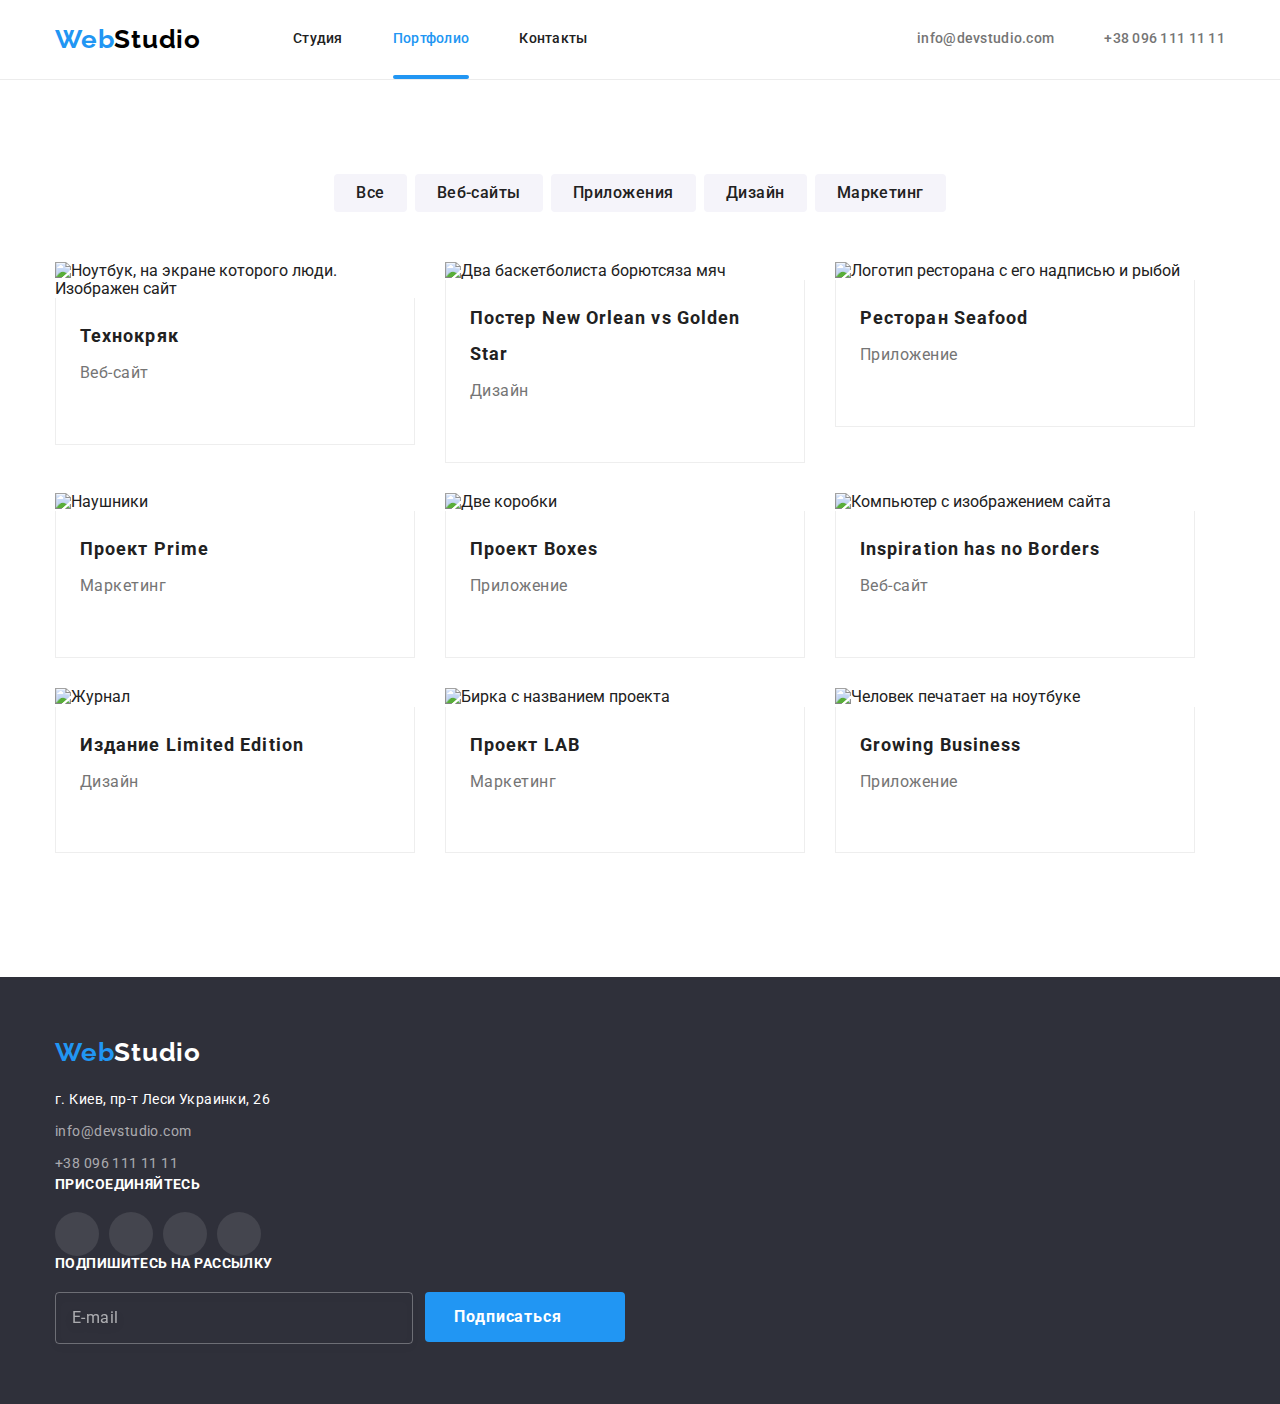
==== portfolio.html @ 6e2587df "delete images" ====
<!DOCTYPE html>
<html lang="en">
<head>
    <meta charset="UTF-8">
    <meta http-equiv="X-UA-Compatible" content="IE=edge">
    <meta name="viewport" content="width=device-width, initial-scale=1.0">
    <link href="https://fonts.googleapis.com/css2?family=Raleway:wght@700&family=Roboto:wght@400;500;700;900&display=swap"
        rel="stylesheet">
    <link rel="stylesheet" href="https://cdnjs.cloudflare.com/ajax/libs/modern-normalize/1.1.0/modern-normalize.min.css">
    <link rel="stylesheet" href="./css/main.min.css" />
    <title>Портфолио</title>
</head>
<body>
    <!--Шапка страницы-->
        <header class="header-portfolio">
            <div class="container header__container">
                <nav class="site-nav">
                    <a href="./index.html" class="logo header__logo">Web<span class="logo-studio-black">Studio</span></a>
                    <!--Меню-->
                    <ul class="list site-nav site-nav-list">
                        <li class="item"><a href="./index.html" class="menu header__link studio-link">Студия</a></li>
                        <li class="item"><a href="./portfolio.html" class="menu header__link portfolio-link current">Портфолио</a></li>
                        <li class="item"><a href="" class="menu header__link">Контакты</a></li>
                    </ul>
                </nav>
                <button type="button" class="mobile-menu-button" data-menu-open>
                    <svg class="mobile-menu-icon" width="24" height="16">
                        <use href="./images/icons.svg#icon-menu-burger">
                        </use>
                    </svg>
                </button>
                <!--Контакты-->
                <ul class="list header__contact-list">
                    <li class="item">
                        <a href="mailto:info@devstudio.com" class="header__link header__contact-link">
                            <svg class="header__contact-icon" width="16" height="12">
                                <use href="./images/icons.svg#icon-envelope"></use>
                            </svg>
                            info@devstudio.com</a>
                    </li>
                    <li class="item">
                        <a href="tel:+380961111111" class="header__link header__contact-link">
                            <svg class="header__contact-icon" width="10" height="16">
                                <use href="./images/icons.svg#icon-smartphone"></use>
                            </svg>
                            +38 096 111 11 11</a>
                    </li>
                </ul>
            </div>
        
            <div class="mobile-menu" data-menu>
                <div class="container mobile-menu__container">
                    <button class="mobile-menu__close-button" data-menu-close>
                        <svg class="mobile-menu__close-icon" width="18" height="18">
                            <use href="./images/icons.svg#icon-close_24px"></use>
                        </svg>
                    </button>
                    <ul class="mobile-menu__nav list">
                        <li class="mobile-menu__nav-item">
                            <a href="./index.html" class="mobile-menu__link mobile-menu__nav-link">Студия</a>
                        </li>
                        <li class="mobile-menu__nav-item">
                            <a href="./portfolio.html" class="mobile-menu__link mobile-menu__nav-link">Портфолио</a>
                        </li>
                        <li class="mobile-menu__nav-item">
                            <a href="" class="mobile-menu__link mobile-menu__nav-link">Контакты</a>
                        </li>
                    </ul>
                    <ul class="list mobile-menu__contact-list">
                        <li class="item"><a href="tel:+380961111111" class="mobile-menu__link mobile-menu__tel-link">+38 096 111
                                11 11</a></li>
                        <li class="item"><a href="mailto:info@devstudio.com"
                                class="mobile-menu__link mobile-menu__mail-link">info@devstudio.com</a></li>
                    </ul>
                    <ul class="list mobile-menu__social-list">
                        <li class="item"><a href="" class="mobile-menu__link">Instagram</a><span
                                class="mobile-menu__social-separator"></span></li>
                        <li class="item"><a href="" class="mobile-menu__link">Twitter</a><span
                                class="mobile-menu__social-separator"></span></li>
                        <li class="item"><a href="" class="mobile-menu__link">Facebook</a><span
                                class="mobile-menu__social-separator"></span></li>
                        <li class="item"><a href="" class="mobile-menu__link">LinkedIn</a></li>
                    </ul>
                </div>
        </header>
    <main>
        <section class="section">
        <h1 class="visually-hidden">Портфолио</h1>
        <!--Навигация по проектам-->
        <div class="container">
        <ul class="list filter__list">
            <li class="item">
                <button type="button" class="filter__button">Все</button>
            </li>
            <li class="item">
                <button type="button" class="filter__button">Веб-сайты</button>
            </li>
            <li class="item">
                <button type="button" class="filter__button">Приложения</button>
            </li>
            <li class="item">
                <button type="button" class="filter__button">Дизайн</button>
            </li>
            <li class="item">
                <button type="button" class="filter__button">Маркетинг</button>
            </li>
        </ul>
        <!--Примеры работ-->
        <ul class="list work__list">
            <li class="work__card">
                <a href="" class="work__link">
                <div class="work__img-wrapper">
                <picture>
                    <source srcset="./images/portfolio/img_1-desktop.webp 1x, ./images/portfolio/img_1-desktop@2x.webp 2x"
                        media="(min-width: 1200px)" type="image/webp">
                    <source srcset="./images/portfolio/img_1-desktop.jpg 1x, ./images/portfolio/img_1-desktop@2x.jpg 2x"
                        media="(min-width: 1200px)">
                
                    <source srcset="./images/portfolio/img_1-tablet.webp 1x, ./images/portfolio/img_1-tablet@2x.webp 2x"
                        media="(min-width: 768px)" type="image/webp">
                    <source srcset="./images/portfolio/img_1-tablet.jpg 1x, ./images/portfolio/img_1-tablet@2x.jpg 2x"
                        media="(min-width: 768px)">
                
                    <source srcset="./images/portfolio/img_1-mobile.webp 1x, ./images/portfolio/img_1-mobile@2x.webp 2x"
                        media="(max-width: 767px)" type="image/webp">
                    <source srcset="./images/portfolio/img_1-mobile.jpg 1x, ./images/portfolio/img_1-mobile@2x.jpg 2x"
                        media="(max-width: 767px)">
                    <img src="./images/portfolio/img_1-mobile.jpg" alt="Ноутбук, на экране которого люди. Изображен сайт">
                </picture>
                <p class="work__overlay">Ресурс предлагает комплексные предложения с разным уровнем функционала и сервисов. Все это позволит посетителю получить
                исчерпывающие сведения о компании или частном лице.</p>
                </div>
                <div class="work__content-wrapper">
                <h2 class="work__name">Технокряк</h2>
                <p class="work__type">Веб-сайт</p>
                </div>
                </a>
            </li>
            <li class="work__card">
                <a href="" class="work__link">
                <div class="work__img-wrapper">
                    <picture>
                    <source srcset="./images/portfolio/img_2-desktop.webp 1x, ./images/portfolio/img_2-desktop@2x.webp 2x"
                        media="(min-width: 1200px)" type="image/webp">
                    <source srcset="./images/portfolio/img_2-desktop.jpg 1x, ./images/portfolio/img_2-desktop@2x.jpg 2x"
                        media="(min-width: 1200px)">
                    
                    <source srcset="./images/portfolio/img_2-tablet.webp 1x, ./images/portfolio/img_2-tablet@2x.webp 2x"
                        media="(min-width: 768px)" type="image/webp">
                    <source srcset="./images/portfolio/img_2-tablet.jpg 1x, ./images/portfolio/img_2-tablet@2x.jpg 2x"
                        media="(min-width: 768px)">
                    
                    <source srcset="./images/portfolio/img_2-mobile.webp 1x, ./images/portfolio/img_2-mobile@2x.webp 2x"
                        media="(max-width: 767px)" type="image/webp">
                    <source srcset="./images/portfolio/img_2-mobile.jpg 1x, ./images/portfolio/img_2-mobile@2x.jpg 2x"
                        media="(max-width: 767px)">
                    <img src="./images/portfolio/img_2-mobile.jpg" alt="Два баскетболиста борютсяза мяч">
                    </picture>
                <p class="work__overlay">Ресурс предлагает комплексные предложения с разным уровнем функционала и сервисов. Все это
                    позволит посетителю получить
                    исчерпывающие сведения о компании или частном лице.</p>
                    </div>
                <div class="work__content-wrapper">
                <h2 class="work__name">Постер <span lang="en">New Orlean vs Golden Star</span></h2>
                <p class="work__type">Дизайн</p>
                </div>
                </a>
            </li>
            <li class="work__card">
                <a href="" class="work__link">
                <div class="work__img-wrapper">
                    <picture>
                    <source srcset="./images/portfolio/img_3-desktop.webp 1x, ./images/portfolio/img_3-desktop@2x.webp 2x"
                        media="(min-width: 1200px)" type="image/webp">
                    <source srcset="./images/portfolio/img_3-desktop.jpg 1x, ./images/portfolio/img_3-desktop@2x.jpg 2x"
                        media="(min-width: 1200px)">
                    
                    <source srcset="./images/portfolio/img_3-tablet.webp 1x, ./images/portfolio/img_3-tablet@2x.webp 2x"
                        media="(min-width: 768px)" type="image/webp">
                    <source srcset="./images/portfolio/img_3-tablet.jpg 1x, ./images/portfolio/img_3-tablet@2x.jpg 2x"
                        media="(min-width: 768px)">
                    
                    <source srcset="./images/portfolio/img_3-mobile.webp 1x, ./images/portfolio/img_3-mobile@2x.webp 2x"
                        media="(max-width: 767px)" type="image/webp">
                    <source srcset="./images/portfolio/img_3-mobile.jpg 1x, ./images/portfolio/img_3-mobile@2x.jpg 2x"
                        media="(max-width: 767px)">
                    <img src="./images/portfolio/img_3-mobile.jpg" alt="Логотип ресторана с его надписью и рыбой">
                <p class="work__overlay">Ресурс предлагает комплексные предложения с разным уровнем функционала и сервисов. Все это позволит посетителю получить
                исчерпывающие сведения о компании или частном лице.</p>
                </div>
                <div class="work__content-wrapper">
                <h2 class="work__name">Ресторан <span lang="en">Seafood</span></h2>
                <p class="work__type">Приложение</p>
                </div>
                </a>
            </li>
            <li class="work__card">
                <a href="" class="work__link">
                <div class="work__img-wrapper">
                    <picture>
                    <source srcset="./images/portfolio/img_4-desktop.webp 1x, ./images/portfolio/img_4-desktop@2x.webp 2x"
                        media="(min-width: 1200px)" type="image/webp">
                    <source srcset="./images/portfolio/img_4-desktop.jpg 1x, ./images/portfolio/img_4-desktop@2x.jpg 2x"
                        media="(min-width: 1200px)">
                    
                    <source srcset="./images/portfolio/img_4-tablet.webp 1x, ./images/portfolio/img_4-tablet@2x.webp 2x"
                        media="(min-width: 768px)" type="image/webp">
                    <source srcset="./images/portfolio/img_4-tablet.jpg 1x, ./images/portfolio/img_4-tablet@2x.jpg 2x"
                        media="(min-width: 768px)">
                    
                    <source srcset="./images/portfolio/img_4-mobile.webp 1x, ./images/portfolio/img_4-mobile@2x.webp 2x"
                        media="(max-width: 767px)" type="image/webp">
                    <source srcset="./images/portfolio/img_4-mobile.jpg 1x, ./images/portfolio/img_4-mobile@2x.jpg 2x"
                        media="(max-width: 767px)">
                    <img src="./images/portfolio/img_4-mobile.jpg" alt="Наушники">
  
                  <p class="work__overlay">Ресурс предлагает комплексные предложения с разным уровнем функционала и сервисов. Все это позволит посетителю получить
                исчерпывающие сведения о компании или частном лице.</p>
                </div>
                <div class="work__content-wrapper">
                <h2 class="work__name">Проект <span lang="en">Prime</span></h2>
                <p class="work__type">Маркетинг</p>
                </div>
                </a>
            </li>
            <li class="work__card">
                <a href="" class="work__link">
                <div class="work__img-wrapper">
                    <picture>
                    <source srcset="./images/portfolio/img_5-desktop.webp 1x, ./images/portfolio/img_5-desktop@2x.webp 2x"
                        media="(min-width: 1200px)" type="image/webp">
                    <source srcset="./images/portfolio/img_5-desktop.jpg 1x, ./images/portfolio/img_5-desktop@2x.jpg 2x"
                        media="(min-width: 1200px)">
                    
                    <source srcset="./images/portfolio/img_5-tablet.webp 1x, ./images/portfolio/img_5-tablet@2x.webp 2x"
                        media="(min-width: 768px)" type="image/webp">
                    <source srcset="./images/portfolio/img_5-tablet.jpg 1x, ./images/portfolio/img_5-tablet@2x.jpg 2x"
                        media="(min-width: 768px)">
                    
                    <source srcset="./images/portfolio/img_5-mobile.webp 1x, ./images/portfolio/img_5-mobile@2x.webp 2x"
                        media="(max-width: 767px)" type="image/webp">
                    <source srcset="./images/portfolio/img_5-mobile.jpg 1x, ./images/portfolio/img_5-mobile@2x.jpg 2x"
                        media="(max-width: 767px)">
                    <img src="./images/portfolio/img_5-mobile.jpg" alt="Две коробки">
                
                <p class="work__overlay">Ресурс предлагает комплексные предложения с разным уровнем функционала и сервисов. Все это позволит посетителю получить
                исчерпывающие сведения о компании или частном лице.</p>
                </div>
                <div class="work__content-wrapper">
                <h2 class="work__name">Проект <span lang="en">Boxes</span></h2>
                <p class="work__type">Приложение</p>
                </div>
                </a>
            </li>
            <li class="work__card">
                <a href="" class="work__link">
                    <div class="work__img-wrapper">
                        <picture>
                    <source srcset="./images/portfolio/img_6-desktop.webp 1x, ./images/portfolio/img_6-desktop@2x.webp 2x"
                        media="(min-width: 1200px)" type="image/webp">
                    <source srcset="./images/portfolio/img_6-desktop.jpg 1x, ./images/portfolio/img_6-desktop@2x.jpg 2x"
                        media="(min-width: 1200px)">
                    
                    <source srcset="./images/portfolio/img_6-tablet.webp 1x, ./images/portfolio/img_6-tablet@2x.webp 2x"
                        media="(min-width: 768px)" type="image/webp">
                    <source srcset="./images/portfolio/img_6-tablet.jpg 1x, ./images/portfolio/img_6-tablet@2x.jpg 2x"
                        media="(min-width: 768px)">
                    
                    <source srcset="./images/portfolio/img_6-mobile.webp 1x, ./images/portfolio/img_6-mobile@2x.webp 2x"
                        media="(max-width: 767px)" type="image/webp">
                    <source srcset="./images/portfolio/img_6-mobile.jpg 1x, ./images/portfolio/img_6-mobile@2x.jpg 2x"
                        media="(max-width: 767px)">
                    <img src="./images/portfolio/img_6-mobile.jpg" alt="Компьютер с изображением сайта">
                <p class="work__overlay">Ресурс предлагает комплексные предложения с разным уровнем функционала и сервисов. Все это позволит посетителю получить
                исчерпывающие сведения о компании или частном лице.</p>
                </div>
                <div class="work__content-wrapper">
                <h2 lang="en" class="work__name">Inspiration has no Borders</h2>
                <p class="work__type">Веб-сайт</p>
                </div>
                </a>
            </li>
            <li class="work__card">
                <a href="" class="work__link">
                    <div class="work__img-wrapper">
                        <picture>
                    <source srcset="./images/portfolio/img_7-desktop.webp 1x, ./images/portfolio/img_7-desktop@2x.webp 2x"
                        media="(min-width: 1200px)" type="image/webp">
                    <source srcset="./images/portfolio/img_7-desktop.jpg 1x, ./images/portfolio/img_7-desktop@2x.jpg 2x"
                        media="(min-width: 1200px)">
                    
                    <source srcset="./images/portfolio/img_7-tablet.webp 1x, ./images/portfolio/img_7-tablet@2x.webp 2x"
                        media="(min-width: 768px)" type="image/webp">
                    <source srcset="./images/portfolio/img_7-tablet.jpg 1x, ./images/portfolio/img_7-tablet@2x.jpg 2x"
                        media="(min-width: 768px)">
                    
                    <source srcset="./images/portfolio/img_7-mobile.webp 1x, ./images/portfolio/img_7-mobile@2x.webp 2x"
                        media="(max-width: 767px)" type="image/webp">
                    <source srcset="./images/portfolio/img_7-mobile.jpg 1x, ./images/portfolio/img_7-mobile@2x.jpg 2x"
                        media="(max-width: 767px)">
                    <img src="./images/portfolio/img_7-mobile.jpg" alt="Журнал">
    
                <p class="work__overlay">Ресурс предлагает комплексные предложения с разным уровнем функционала и сервисов. Все это позволит посетителю получить
                исчерпывающие сведения о компании или частном лице.</p>
                </div>
                <div class="work__content-wrapper">
                <h2 class="work__name">Издание <span lang="en">Limited Edition</span></h2>
                <p class="work__type">Дизайн</p>
                </div>
                </a>
            </li>
            <li class="work__card">
                <a href="" class="work__link">
                    <div class="work__img-wrapper">
                        <picture>
                    <source srcset="./images/portfolio/img_8-desktop.webp 1x, ./images/portfolio/img_8-desktop@2x.webp 2x"
                        media="(min-width: 1200px)" type="image/webp">
                    <source srcset="./images/portfolio/img_8-desktop.jpg 1x, ./images/portfolio/img_8-desktop@2x.jpg 2x"
                        media="(min-width: 1200px)">
                    
                    <source srcset="./images/portfolio/img_8-tablet.webp 1x, ./images/portfolio/img_8-tablet@2x.webp 2x"
                        media="(min-width: 768px)" type="image/webp">
                    <source srcset="./images/portfolio/img_8-tablet.jpg 1x, ./images/portfolio/img_8-tablet@2x.jpg 2x"
                        media="(min-width: 768px)">
                    
                    <source srcset="./images/portfolio/img_8-mobile.webp 1x, ./images/portfolio/img_8-mobile@2x.webp 2x"
                        media="(max-width: 767px)" type="image/webp">
                    <source srcset="./images/portfolio/img_8-mobile.jpg 1x, ./images/portfolio/img_8-mobile@2x.jpg 2x"
                        media="(max-width: 767px)">
                    <img src="./images/portfolio/img_8-mobile.jpg" alt="Бирка с названием проекта">
                <p class="work__overlay">Ресурс предлагает комплексные предложения с разным уровнем функционала и сервисов. Все это позволит посетителю получить
                исчерпывающие сведения о компании или частном лице.</p>
                </div>
                <div class="work__content-wrapper">
                <h2 class="work__name">Проект <span lang="en">LAB</span></h2>
                <p class="work__type">Маркетинг</p>
                </div>
                </a>
            </li>
            <li class="work__card">
                <a href="" class="work__link">
                    <div class="work__img-wrapper">
                        <picture>
                    <source srcset="./images/portfolio/img_9-desktop.webp 1x, ./images/portfolio/img_9-desktop@2x.webp 2x"
                        media="(min-width: 1200px)" type="image/webp">
                    <source srcset="./images/portfolio/img_9-desktop.jpg 1x, ./images/portfolio/img_9-desktop@2x.jpg 2x"
                        media="(min-width: 1200px)">
                    
                    <source srcset="./images/portfolio/img_9-tablet.webp 1x, ./images/portfolio/img_9-tablet@2x.webp 2x"
                        media="(min-width: 768px)" type="image/webp">
                    <source srcset="./images/portfolio/img_9-tablet.jpg 1x, ./images/portfolio/img_9-tablet@2x.jpg 2x"
                        media="(min-width: 768px)">
                    
                    <source srcset="./images/portfolio/img_9-mobile.webp 1x, ./images/portfolio/img_9-mobile@2x.webp 2x"
                        media="(max-width: 767px)" type="image/webp">
                    <source srcset="./images/portfolio/img_9-mobile.jpg 1x, ./images/portfolio/img_9-mobile@2x.jpg 2x"
                        media="(max-width: 767px)">
                    <img src="./images/portfolio/img_9-mobile.jpg" alt="Человек печатает на ноутбуке">
                <p class="work__overlay">Ресурс предлагает комплексные предложения с разным уровнем функционала и сервисов. Все это позволит посетителю получить
                исчерпывающие сведения о компании или частном лице.</p>
                </div>
                <div class="work__content-wrapper">
                <h2 lang="en" class="work__name">Growing Business</h2>
                <p class="work__type">Приложение</p>
                </div>
                </a>
            </li>
        </ul>
        </div>
        </section>
    </main>
<!--Футер-->
<footer class="footer">
    <div class="container footer-container">
        <div class="footer-contact__wrapper">
            <a href="./index.html" class="logo footer__logo">Web<span class="logo-studio-white">Studio</span></a>
            <address class="address">г. Киев, пр-т Леси Украинки, 26</address>
            <!--Контакты-->
            <ul class="list">
                <li class="footer-contact__item"><a href="mailto:info@devstudio.com"
                        class="footer-contact__link">info@devstudio.com</a></li>
                <li class="footer-contact__item"><a href="tel:+380961111111" class="footer-contact__link">+38 096 111 11
                        11</a></li>
            </ul>
        </div>
        <!-- Социальные сети -->
        <div class="footer-social">
            <p class="footer-social__heading">присоединяйтесь</p>
            <ul class="list footer-social__list">
                <li class="footer-social__item">
                    <a href="" class="footer-social__link">
                        <svg class="footer-social__icon" width="20" height="20">
                            <use href="./images/icons.svg#icon-instagram"></use>
                        </svg>
                    </a>
                </li>
                <li class="footer-social__item">
                    <a href="" class="footer-social__link">
                        <svg class="footer-social__icon" width="20" height="20">
                            <use href="./images/icons.svg#icon-twitter"></use>
                        </svg>
                    </a>
                </li>
                <li class="footer-social__item">
                    <a href="" class="footer-social__link">
                        <svg class="footer-social__icon" width="20" height="20">
                            <use href="./images/icons.svg#icon-facebook"></use>
                        </svg>
                    </a>
                </li>
                <li class="footer-social__item">
                    <a href="" class="footer-social__link">
                        <svg class="footer-social__icon" width="20" height="20">
                            <use href="./images/icons.svg#icon-linkedin"></use>
                        </svg>
                    </a>
                </li>
            </ul>
        </div>
        <!-- Форма для подписки -->
        <form class="form-subscribe">
            <label class="subscribe__label">Подпишитесь на рассылку</label>
            <div class="subscribe__input-wrapper">
                <input name="user-subscribe-email" type="email" placeholder="E-mail" class="subscribe__email">
                <button class="subscribe__button" type="submit">Подписаться
                    <svg width="24" height="24" class="subscribe__icon">
                        <use href="./images/icons.svg#icon-send"></use>
                    </svg>
                </button>
            </div>
        </form>
    </div>
</footer>
</body>
</html>
---- css/main.min.css ----
:root{--main-color: #ffffff;--secondary-color: #f5f4fa;--accent-color: #2196f3;--secondary-font-color: #757575;--main-font-color: #212121;--secondary-background: #2f303a;--logo-color: #000000;--hover-button: #188ce8;--contacts-footer-color: rgba(255, 255, 255, 0.6)}.visually-hidden{position:absolute;width:1px;height:1px;margin:-1px;padding:0;overflow:hidden;border:0;clip:rect(0 0 0 0)}*,*::before,*::after{box-sizing:border-box}h1,h2,h3,p{margin:0}.list{list-style:none;margin:0;padding:0}body{font-family:"Roboto", sans-serif;color:var(--main-font-color);background-color:var(--main-color)}@media screen and (max-width: 1199px){.section{padding-top:60px;padding-bottom:60px}}@media screen and (min-width: 1200px){.section{padding-top:94px;padding-bottom:94px}}.container{padding-left:15px;padding-right:15px}@media screen and (min-width: 480px){.container{width:480px;margin-left:auto;margin-right:auto}}@media screen and (min-width: 768px){.container{width:768px}}@media screen and (min-width: 1200px){.container{width:1200px}}.modal-button{display:block;margin-left:auto;margin-right:auto;width:200px;height:50px;border:2px solid transparent;border-radius:4px;font-family:inherit;font-weight:700;font-size:16px;line-height:1.87;letter-spacing:0.06em;color:var(--main-color);background-color:var(--accent-color);cursor:pointer;transition:background-color 250ms cubic-bezier(0.4, 0, 0.2, 1)}.modal-button:hover,.modal-button:focus{background-color:var(--hover-button)}.logo{display:block;font-family:Raleway, sans-serif;font-weight:700;font-size:26px;line-height:1.19;letter-spacing:0.03em;color:var(--accent-color);text-decoration:none}.header__logo{margin-right:92px}.footer__logo{margin-bottom:20px}.logo-studio-black{color:var(--logo-color)}.logo-studio-white{color:var(--main-color)}.secondary-heading{font-weight:700;font-size:28px;line-height:1.14;text-align:center;letter-spacing:0.03em}@media screen and (min-width: 1200px){.secondary-heading{font-size:36px;line-height:1.67}}.filter__list{display:flex;flex-wrap:wrap}.filter__list .item:not(:last-child){margin-right:8px}.filter__button{padding:6px 22px;border:transparent;border-radius:4px;font-family:inherit;font-weight:500;font-size:16px;line-height:1.6;text-align:center;letter-spacing:0.03em;color:var(--main-font-color);background-color:var(--secondary-color);cursor:pointer;transition:color 250ms cubic-bezier(0.4, 0, 0.2, 1),background-color 250ms cubic-bezier(0.4, 0, 0.2, 1),box-shadow 250ms cubic-bezier(0.4, 0, 0.2, 1)}.filter__button:hover,.filter__button:focus{color:var(--main-color);background-color:var(--accent-color);box-shadow:0px 3px 1px rgba(0,0,0,0.1),0px 1px 2px rgba(0,0,0,0.08),0px 2px 2px rgba(0,0,0,0.12)}@media screen and (max-width: 767px){.filter__list{margin-bottom:40px}.filter__list .item{margin-bottom:15px}.filter__list .item:nth-last-of-type(-n+2){margin-bottom:0px}}@media screen and (min-width: 768px){.filter__list{justify-content:center;margin-bottom:30px}}@media screen and (min-width: 1200px){.filter__list{margin-bottom:50px}}.backdrop{position:fixed;top:0;left:0;width:100vw;height:100vh;background-color:rgba(0,0,0,0.2);transition:opacity 250ms cubic-bezier(0.4, 0, 0.2, 1),visibility 250ms cubic-bezier(0.4, 0, 0.2, 1)}.backdrop.is-hidden{opacity:0;visibility:hidden;pointer-events:none}.modal__close-button{position:absolute;top:8px;right:8px;display:flex;justify-content:center;align-items:center;width:30px;height:30px;border:1px solid rgba(0,0,0,0.1);border-radius:50%;background-color:transparent;padding:0;cursor:pointer}.modal__close-icon{transition:fill 250ms cubic-bezier(0.4, 0, 0.2, 1)}.modal__close-button:hover .modal__close-icon,.modal__close-button:focus .modal__close-icon{fill:var(--accent-color)}.modal{position:absolute;top:50%;left:50%;transform:translate(-50%, -50%);padding:40px;background-color:var(--main-color);box-shadow:0px 1px 3px rgba(0,0,0,0.12),0px 1px 1px rgba(0,0,0,0.14),0px 2px 1px rgba(0,0,0,0.2);border-radius:4px}@media screen and (max-width: 1199px){.modal{max-height:610px;max-width:450px}}@media screen and (min-width: 1200px){.modal{width:528px;height:580px}}.contact-form__title{margin-bottom:12px;font-weight:700;font-size:20px;line-height:1.15;text-align:center;letter-spacing:0.03em;color:var(--main-font-color)}.contact-form__field{display:block;margin-bottom:10px}.contact-form__label{display:block;margin-bottom:4px;font-size:12px;line-height:1.17;letter-spacing:0.01em;color:var(--secondary-font-color)}.contact-form__input-wrapper{position:relative}.contact-form__input{width:100%;height:40px;padding-left:42px;border:1px solid rgba(33,33,33,0.2);border-radius:4px;font-size:12px;line-height:1.17;letter-spacing:0.01em;color:var(--main-font-color);transition:border-color 250ms cubic-bezier(0.4, 0, 0.2, 1)}.contact-form__input:focus{outline:none;border-color:var(--accent-color)}.contact-form__icon{position:absolute;top:50%;left:12px;transform:translateY(-50%);transition:fill 250ms cubic-bezier(0.4, 0, 0.2, 1)}.contact-form__input:focus+.contact-form__icon{fill:var(--accent-color)}.contact-form__comment-wrapper{display:block;margin-bottom:20px}.contact-form__comment{font-size:12px;line-height:1.17;letter-spacing:0.01em;width:100%;height:120px;padding:12px 16px;resize:none;border:1px solid rgba(33,33,33,0.2);border-radius:4px;transition:border-color 250ms cubic-bezier(0.4, 0, 0.2, 1)}.contact-form__comment:focus{outline:none;border-color:var(--accent-color)}.contact-form__comment::placeholder{font-size:14px;line-height:1.17;letter-spacing:0.01em;color:rgba(117,117,117,0.5)}.contact-form__checkbox-label{display:flex;align-items:center;justify-content:center;font-style:normal;width:370px;letter-spacing:0.03em;color:var(--secondary-font-color)}.contact-form__checkbox-label::before{display:inline-block;width:16px;height:15px;content:"";margin-right:8px;border:2px solid var(--main-font-color);border-radius:2px;cursor:pointer;transition:border-color 250ms cubic-bezier(0.4, 0, 0.2, 1)}.contact-form__checkbox:focus+.contact-form__checkbox-label::before{border-color:var(--accent-color)}.contact-form__checkbox:checked+.contact-form__checkbox-label::before{background-color:var(--accent-color);background-image:url(../images/checked.svg);background-repeat:no-repeat;border:2px solid var(--accent-color)}.contact-form__checkbox-label a{color:var(--accent-color)}.contact-form__checkbox-wrapper{margin-bottom:30px}.contact-form__button-submit{display:block;margin-left:auto;margin-right:auto;width:200px;height:50px;background-color:var(--accent-color);border:2px solid transparent;border-radius:4px;box-shadow:0px 4px 4px rgba(0,0,0,0.15);font-weight:700;font-size:16px;line-height:1.87;letter-spacing:0.06em;color:var(--main-color);cursor:pointer;transition:background-color 250ms cubic-bezier(0.4, 0, 0.2, 1)}.contact-form__button-submit:hover,.contact-form__button-submit:focus{background-color:var(--hover-button)}@media screen and (max-width: 767px){.contact-form__checkbox-label{font-size:12px;line-height:1.16}.contact-form__comment-wrapper{width:370px}}@media screen and (min-width: 768px){.contact-form__checkbox-label{font-size:14px;line-height:1.71}}@media screen and (min-width: 1200px){.contact-form__comment::placeholder{font-size:12px}}.subscribe__label{display:flex;margin-bottom:20px;font-weight:700;font-size:14px;line-height:1.14;letter-spacing:0.03em;text-transform:uppercase;color:var(--main-color)}.subscribe__email{border:1px solid rgba(255,255,255,0.3);filter:drop-shadow(0px 4px 4px rgba(0,0,0,0.15));border-radius:4px;background-color:transparent;padding:15px 16px;font-size:16px;line-height:1.25;letter-spacing:0.03em;color:var(--main-color)}.subscribe__email::placeholder{font-family:inherit;font-size:16px;line-height:1.25;letter-spacing:0.03em;color:rgba(255,255,255,0.6)}.subscribe__button{display:flex;justify-content:center;align-items:center;width:200px;height:50px;border:2px solid transparent;border-radius:4px;font-weight:700;font-size:16px;line-height:1.87;letter-spacing:0.06em;color:var(--main-color);background-color:var(--accent-color);cursor:pointer;transition:background-color 250ms cubic-bezier(0.4, 0, 0.2, 1)}.subscribe__button:hover,.subscribe__button:focus{background-color:var(--hover-button)}.subscribe__icon{fill:var(--main-color);margin-left:10px}@media screen and (max-width: 767px){.subscribe__email{width:100%;margin-bottom:20px}}@media screen and (min-width: 768px){.subscribe__email{width:358px}}@media screen and (max-width: 1199px){.subscribe__button{margin-left:auto;margin-right:auto}.subscribe__label{justify-content:center}.subscribe__email{margin-bottom:20px}}@media screen and (min-width: 1200px){.subscribe__email{margin-right:12px;margin-bottom:0px}.subscribe__button{margin:0px}.subscribe__input-wrapper{display:flex;justify-content:baseline}}header{position:relative;padding-top:10px;padding-bottom:10px}.header-portfolio{border-bottom:1px solid #ececec}.header__container{display:flex;justify-content:space-between;align-items:center}@media screen and (max-width: 767px){.site-nav-list{display:none}.header__contact-list{display:none}.mobile-menu-button{background-color:transparent;border:none;padding:12px 8px;line-height:0}.mobile-menu-button:hover .mobile-menu-icon,.mobile-menu-button:focus .mobile-menu-icon{fill:var(--accent-color)}.mobile-menu-icon{fill:var(--main-font-color);transition:fill 250ms cubic-bezier(0.4, 0, 0.2, 1)}.mobile-menu{position:absolute;top:0;left:0;width:100vw;height:100vh;overflow:auto;background-color:var(--main-color);opacity:0;visibility:hidden;pointer-events:none;transition:opacity 250ms cubic-bezier(0.4, 0, 0.2, 1),visibility 250ms cubic-bezier(0.4, 0, 0.2, 1)}.mobile-menu.is-open{opacity:1;visibility:visible;pointer-events:auto}.mobile-menu__close-button{position:absolute;top:10px;right:15px;background-color:transparent;border:none;padding:11px 11px;line-height:0}.mobile-menu__container{position:relative;padding-top:48px;padding-bottom:48px}.mobile-menu__nav{margin-bottom:302px}.mobile-menu__nav-item:not(:last-child){margin-bottom:32px}.mobile-menu__link{text-decoration:none;font-family:inherit;font-weight:500;letter-spacing:0.02em;color:var(--main-font-color)}.mobile-menu__link:hover,.mobile-menu__link:focus{color:var(--accent-color)}.mobile-menu__nav-link{font-size:40px;line-height:1.15}.mobile-menu__contact-list{margin-bottom:64px}.mobile-menu__contact-list li:not(:last-child){margin-bottom:32px}.mobile-menu__tel-link{font-size:34px;line-height:1.17;color:var(--accent-color)}.mobile-menu__mail-link{font-size:24px;line-height:1.17;color:var(--secondary-font-color)}.mobile-menu__social-list{display:flex}.mobile-menu__social-list .mobile-menu__link{font-size:18px;line-height:1.22;color:var(--accent-color)}.mobile-menu__social-list .item:not(:last-child){margin-right:10px;border-right:1px solid rgba(33,33,33,0.2);padding-right:10px}}@media screen and (min-width: 768px){header{padding-top:21px;padding-bottom:17px}.site-nav-list{display:block}header .header__logo{margin-right:88px}.header__contact-list{display:block}.mobile-menu-button{display:none}.mobile-menu{display:none}.header__link{display:flex;align-items:center;text-decoration:none;font-family:inherit;font-weight:500;font-size:14px;line-height:1.14;letter-spacing:0.02em;transition:color 250ms cubic-bezier(0.4, 0, 0.2, 1)}.header__link:hover,.header__link:focus{color:var(--accent-color)}.site-nav{display:flex;align-items:center;margin-right:auto}.site-nav .item:not(:last-child){margin-right:50px}.header__contact-list .item:not(:last-child){margin-bottom:10px}.header__contact-link{font-size:12px;color:var(--secondary-font-color)}.header__contact-icon{margin-right:10px;fill:var(--secondary-font-color);transition:fill 250ms cubic-bezier(0.4, 0, 0.2, 1)}.header__link:hover .header__contact-icon,.header__link:focus .header__contact-icon{fill:var(--accent-color)}.studio-link.current{position:relative}.studio-link.current::after{content:"";position:absolute;top:41px;height:4px;width:100%;border-radius:2px;background-color:var(--accent-color)}.portfolio-link.current{position:relative}.portfolio-link.current::after{content:"";position:absolute;width:100%;height:4px;top:41px;border-radius:2px;background-color:var(--accent-color)}.menu{color:var(--main-font-color)}.menu.current{color:var(--accent-color)}}@media screen and (min-width: 1200px){header{padding-top:24px;padding-bottom:24px}header .header__logo{margin-right:92px}.header__contact-list{margin-left:auto;display:flex;align-items:center}.header__contact-link{font-size:14px}.site-nav .item:not(:last-child){margin-right:50px}.header__contact-list .item:not(:last-child){margin-bottom:0;margin-right:30px}.studio-link.current::after{top:44px}.portfolio-link.current::after{top:44px}}.hero__heading{margin-bottom:30px;font-weight:900;text-transform:uppercase;letter-spacing:0.06em;text-align:center;color:var(--main-color)}.hero{width:100%;background-size:cover;background-color:var(--secondary-background);padding-top:118px;padding-bottom:118px}@media screen and (max-width: 767px){.hero{background-image:linear-gradient(rgba(47,48,58,0.4), rgba(47,48,58,0.4)),url(../../images/hero/hero-mobile.jpg)}}@media screen and (max-width: 767px) and (min-device-pixel-ratio: 2), screen and (max-width: 767px) and (min-resolution: 192dpi), screen and (max-width: 767px) and (min-resolution: 2dppx){.hero{background-image:linear-gradient(rgba(47,48,58,0.4), rgba(47,48,58,0.4)),url("../../images/hero/hero-mobile@2x.jpg")}}@media screen and (min-width: 768px){.hero__heading{font-size:26px;line-height:1.62}.hero{background-image:linear-gradient(rgba(47,48,58,0.4), rgba(47,48,58,0.4)),url(../../images/hero/hero-tablet.jpg)}}@media screen and (min-width: 768px) and (min-device-pixel-ratio: 2), screen and (min-width: 768px) and (min-resolution: 192dpi), screen and (min-width: 768px) and (min-resolution: 2dppx){.hero{background-image:linear-gradient(rgba(47,48,58,0.4), rgba(47,48,58,0.4)),url("../../images/hero/hero-tablet@2x.jpg")}}@media screen and (min-width: 1200px){.hero__heading{font-size:44px;line-height:1.36}.hero{padding-top:200px;padding-bottom:200px}.hero{background-image:linear-gradient(rgba(47,48,58,0.4), rgba(47,48,58,0.4)),url(../../images/hero/hero-desktop.jpg)}}@media screen and (min-width: 1200px) and (min-device-pixel-ratio: 2), screen and (min-width: 1200px) and (min-resolution: 192dpi), screen and (min-width: 1200px) and (min-resolution: 2dppx){.hero{background-image:linear-gradient(rgba(47,48,58,0.4), rgba(47,48,58,0.4)),url("../../images/hero/hero-desktop@2x.jpg")}}.principles__heading{margin-top:30px;margin-bottom:10px;font-weight:700;font-size:14px;line-height:16px;letter-spacing:0.03em;text-transform:uppercase}.principles__paragraph{font-size:14px;line-height:1.7;letter-spacing:0.03em;color:var(--secondary-font-color)}.principles__image-background{display:flex;justify-content:center;align-items:center;height:120px;background-color:var(--secondary-color)}.principles__list{display:flex}@media screen and (max-width: 767px){.principles__heading{text-align:center}.principles__list{display:block}.principles__image-background{width:100%}.principles__box:not(:last-child){margin-bottom:30px}}@media screen and (min-width: 768px){.principles__list{flex-wrap:wrap}.principles__box{flex-basis:354px;margin-right:30px}.principles__box:not(:nth-last-child(-n+2)){margin-bottom:30px}.principles__box:nth-child(2n+2){margin-right:0px}}@media screen and (min-width: 1200px){.principles-section{padding-bottom:0}.principles__image-background{width:270px}.principles__box{flex-basis:270px}.principles__box:not(:nth-last-child(-n+2)){margin-bottom:0px}.principles__box:not(:last-child){margin-right:30px}}@media screen and (max-width: 1199px){.services-section{display:none}}@media screen and (min-width: 1200px){.services__heading{margin-bottom:50px}.services__list{display:flex}.services__box{position:relative}.services__box:not(:last-child){margin-right:30px}.services__img img{display:block}.services__overlay{position:absolute;bottom:0;left:0;width:370px;padding:27px 82px;font-family:inherit;font-weight:700;font-size:14px;line-height:1.14;text-align:center;letter-spacing:0.03em;text-transform:uppercase;color:var(--main-color);background-color:rgba(47,48,58,0.8)}}.employees-section{background-color:#f5f4fa}.employees__card{background-color:var(--main-color);flex-basis:450px;box-shadow:0px 1px 3px rgba(0,0,0,0.12),0px 1px 1px rgba(0,0,0,0.14),0px 2px 1px rgba(0,0,0,0.2);border-radius:0px 0px 4px 4px}.employees__list img{display:block;width:100%;height:auto;margin:0 auto}.employees__name{margin-bottom:10px;font-weight:500;font-size:16px;line-height:1.19;text-align:center;letter-spacing:0.03em}.employees__position{margin-bottom:16px;font-size:16px;line-height:1.19;text-align:center;letter-spacing:0.03em;color:var(--secondary-font-color)}.social-list{display:flex;justify-content:space-between;width:206px;margin-left:auto;margin-right:auto}.social-list__link{display:flex;align-items:center;justify-content:center;width:44px;height:44px;border-radius:50%;transition:background-color 250ms cubic-bezier(0.4, 0, 0.2, 1)}.social-list__link:hover,.social-list__link:focus{background-color:var(--accent-color)}.social-list__icon{fill:#AFB1B8;transition:fill 250ms cubic-bezier(0.4, 0, 0.2, 1)}.social-list__link:hover .social-list__icon,.social-list__link:focus .social-list__icon{fill:var(--main-color)}.employees-section .secondary-heading{margin-bottom:30px}@media screen and (min-width: 480px){.employees__content-wrapper{padding-top:30px;padding-bottom:24px}}@media screen and (max-width: 767px){.employees__card{display:block;max-width:480px}.employees__card:not(:last-child){margin-bottom:30px}}@media screen and (min-width: 768px){.employees__list{display:flex;flex-wrap:wrap}.employees__card{flex-basis:354px;margin-bottom:30px;margin-right:30px}.employees__card:nth-last-child(-n+2){margin-bottom:0px}}@media screen and (max-width: 1199px){.employees__card:nth-child(2n+2){margin-right:0px}}@media screen and (min-width: 1200px){.employees-section .secondary-heading{margin-bottom:50px}.employees__card{flex-basis:270px;margin-right:30px;margin-bottom:0px}.employees__card:nth-child(4n+4){margin-right:0px}.employees__content-wrapper{padding-bottom:30px;padding-left:32px;padding-right:32px}}.clients__list{display:flex;flex-wrap:wrap;justify-content:center;align-items:center}.clients__item{margin-right:30px;margin-bottom:30px}.clients__link{display:flex;justify-content:center;align-items:center;border:1px solid #AFB1B8;border-radius:4px;transition:border 250ms cubic-bezier(0.4, 0, 0.2, 1)}.clients__link:hover,.clients__link:focus{border:1px solid var(--accent-color)}.clients__icon{fill:#AFB1B8;transition:fill 250ms cubic-bezier(0.4, 0, 0.2, 1)}.clients__link:hover .clients__icon,.clients__link:focus .clients__icon{fill:var(--accent-color)}.clients .secondary-heading{margin-bottom:30px}@media screen and (min-width: 480px){.clients__link{width:210px;height:92px}}@media screen and (max-width: 767px){.clients__item{flex-basis:calc(100% / 2 - 30px)}.clients__item:nth-last-child(-n+2){margin-bottom:0px}.clients__item:nth-child(2n+2){margin-right:0px}}@media screen and (min-width: 768px){.clients__item:nth-child(3n+3){margin-right:0px}.clients__item:nth-last-child(-n+3){margin-bottom:0px}.clients__link{width:226px;height:92px}}@media screen and (min-width: 1200px){.clients__item{margin-bottom:0px}.clients__item:not(:last-child){margin-right:30px}.clients__link{width:170px;height:92px}}.footer{background-color:var(--secondary-background);padding-top:60px;padding-bottom:60px;margin-left:auto;margin-right:auto}.address{font-style:normal;font-size:14px;line-height:1.7;letter-spacing:0.03em;color:var(--main-color)}.footer-contact__link{font-weight:400;font-size:14px;line-height:1.7;letter-spacing:0.03em;color:var(--contacts-footer-color);text-decoration:none;transition:color 250ms cubic-bezier(0.4, 0, 0.2, 1)}.footer-contact__link:hover,.footer-contact__link:focus{color:var(--accent-color)}.footer-social__heading{margin-bottom:20px;font-weight:700;font-size:14px;line-height:16px;letter-spacing:0.03em;text-transform:uppercase;color:var(--main-color)}.footer-social__list{display:flex}.footer-social__item:not(:last-child){margin-right:10px}.footer-social__link{display:flex;align-items:center;justify-content:center;width:44px;height:44px;border-radius:50%;background-color:#44454E;transition:background-color 250ms cubic-bezier(0.4, 0, 0.2, 1)}.footer-social__link:hover,.footer-social__link:focus{background-color:var(--accent-color)}.footer-social__icon{fill:var(--main-color)}@media screen and (min-width: 480px){.address{margin-bottom:8px}.footer-contact__item:not(:last-child){margin-bottom:8px}}@media screen and (max-width: 1199px){.footer__wrapper{text-align:center}.footer-social{align-items:center;min-width:206px}.footer-social__list{align-items:center;justify-content:center}.footer-contact__wrapper{justify-content:center;margin-bottom:60px}.footer-social{display:block;align-items:center;margin-bottom:60px}}@media screen and (min-width: 768px){.footer-contact__wrapper{margin-right:165px}.footer__wrapper{display:flex;align-items:baseline;justify-content:center;flex-wrap:wrap}}@media screen and (min-width: 1200px){.footer-contact__wrapper{margin-bottom:0px;margin-right:70px}.footer-social{margin-right:92px}}.work__list img{display:block;width:100%}.work__card{background-color:var(--main-color);max-width:450px}.work__content-wrapper{padding:20px 24px;border:1px solid #eeeeee;border-top:none}.work__link{display:block;text-decoration:none;color:inherit;transition:box-shadow 250ms cubic-bezier(0.4, 0, 0.2, 1)}.work__link:hover,.work__link:focus{box-shadow:0px 1px 1px rgba(0,0,0,0.12),0px 4px 4px rgba(0,0,0,0.06),1px 4px 6px rgba(0,0,0,0.16)}.work__name{margin-bottom:4px;font-weight:700;font-size:18px;line-height:2;letter-spacing:0.06em}.work__type{font-size:16px;line-height:1.87;letter-spacing:0.03em;color:var(--secondary-font-color)}.work__img-wrapper{position:relative;overflow:hidden}.work__overlay{position:absolute;top:0;left:0;width:100%;height:100%;font-family:inherit;font-weight:400;font-size:18px;line-height:1.55;letter-spacing:0.03em;color:var(--main-color);background-color:rgba(33,150,243,0.9);transform:translateY(101%);overflow:auto;transition:transform 250ms cubic-bezier(0.4, 0, 0.2, 1)}.work__link:hover .work__overlay,.work__link:focus .work__overlay{transform:translateY(0%)}@media screen and (max-width: 767px){.work__list{display:block}.work__overlay{padding:77px 24px}}@media screen and (min-width: 768px){.work__list{display:flex;flex-wrap:wrap}.work__card{width:354px}.work__card:not(:last-child){margin-bottom:30px}.work__overlay{padding:50px 24px 76px 24px}.work__content-wrapper{padding:20px 24px 56px 24px}}@media screen and (max-width: 1199px){.work__card{margin-right:30px;flex-basis:calc(100% / 2 - 30px)}}@media screen and (min-width: 1200px){.work__overlay{padding:63px 24px}.work__card{width:370px;margin-right:30px;flex-basis:calc(100% / 3 - 30px)}}
/*# sourceMappingURL=main.min.css.map */
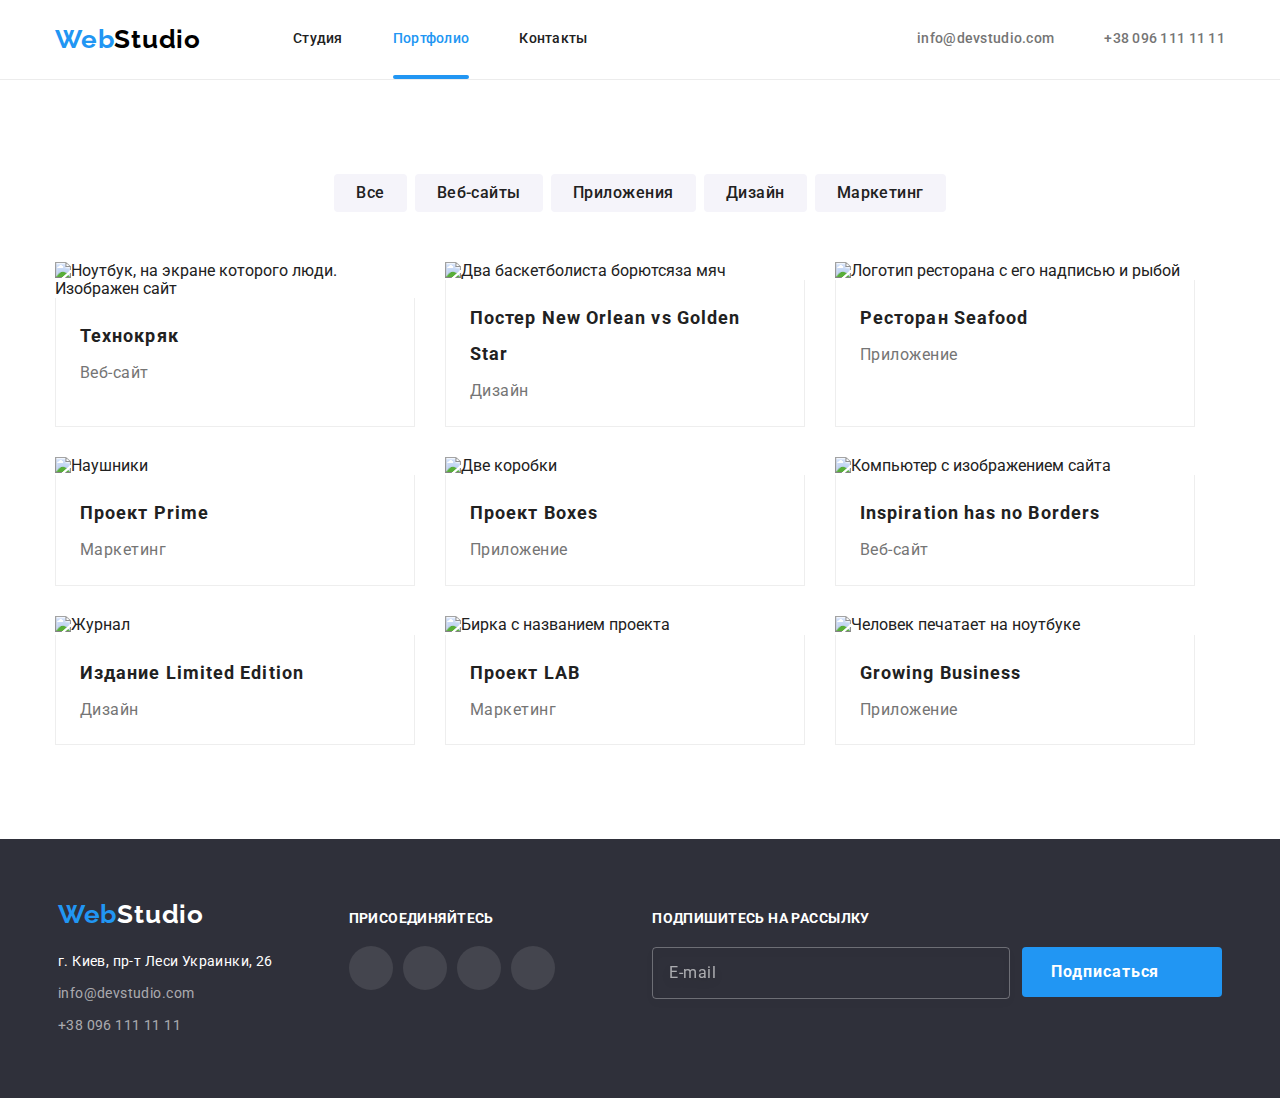
==== commit e953fb94: "correct mistakes" ====
--- a/portfolio.html
+++ b/portfolio.html
@@ -371,7 +371,7 @@
     </main>
 <!--Футер-->
 <footer class="footer">
-    <div class="container footer-container">
+    <div class="container footer-container footer__wrapper">
         <div class="footer-contact__wrapper">
             <a href="./index.html" class="logo footer__logo">Web<span class="logo-studio-white">Studio</span></a>
             <address class="address">г. Киев, пр-т Леси Украинки, 26</address>
@@ -431,5 +431,6 @@
         </form>
     </div>
 </footer>
+<script src="./js/menu.js"></script>
 </body>
 </html>--- a/css/main.min.css
+++ b/css/main.min.css
@@ -1,2 +1,2 @@
-:root{--main-color: #ffffff;--secondary-color: #f5f4fa;--accent-color: #2196f3;--secondary-font-color: #757575;--main-font-color: #212121;--secondary-background: #2f303a;--logo-color: #000000;--hover-button: #188ce8;--contacts-footer-color: rgba(255, 255, 255, 0.6)}.visually-hidden{position:absolute;width:1px;height:1px;margin:-1px;padding:0;overflow:hidden;border:0;clip:rect(0 0 0 0)}*,*::before,*::after{box-sizing:border-box}h1,h2,h3,p{margin:0}.list{list-style:none;margin:0;padding:0}body{font-family:"Roboto", sans-serif;color:var(--main-font-color);background-color:var(--main-color)}@media screen and (max-width: 1199px){.section{padding-top:60px;padding-bottom:60px}}@media screen and (min-width: 1200px){.section{padding-top:94px;padding-bottom:94px}}.container{padding-left:15px;padding-right:15px}@media screen and (min-width: 480px){.container{width:480px;margin-left:auto;margin-right:auto}}@media screen and (min-width: 768px){.container{width:768px}}@media screen and (min-width: 1200px){.container{width:1200px}}.modal-button{display:block;margin-left:auto;margin-right:auto;width:200px;height:50px;border:2px solid transparent;border-radius:4px;font-family:inherit;font-weight:700;font-size:16px;line-height:1.87;letter-spacing:0.06em;color:var(--main-color);background-color:var(--accent-color);cursor:pointer;transition:background-color 250ms cubic-bezier(0.4, 0, 0.2, 1)}.modal-button:hover,.modal-button:focus{background-color:var(--hover-button)}.logo{display:block;font-family:Raleway, sans-serif;font-weight:700;font-size:26px;line-height:1.19;letter-spacing:0.03em;color:var(--accent-color);text-decoration:none}.header__logo{margin-right:92px}.footer__logo{margin-bottom:20px}.logo-studio-black{color:var(--logo-color)}.logo-studio-white{color:var(--main-color)}.secondary-heading{font-weight:700;font-size:28px;line-height:1.14;text-align:center;letter-spacing:0.03em}@media screen and (min-width: 1200px){.secondary-heading{font-size:36px;line-height:1.67}}.filter__list{display:flex;flex-wrap:wrap}.filter__list .item:not(:last-child){margin-right:8px}.filter__button{padding:6px 22px;border:transparent;border-radius:4px;font-family:inherit;font-weight:500;font-size:16px;line-height:1.6;text-align:center;letter-spacing:0.03em;color:var(--main-font-color);background-color:var(--secondary-color);cursor:pointer;transition:color 250ms cubic-bezier(0.4, 0, 0.2, 1),background-color 250ms cubic-bezier(0.4, 0, 0.2, 1),box-shadow 250ms cubic-bezier(0.4, 0, 0.2, 1)}.filter__button:hover,.filter__button:focus{color:var(--main-color);background-color:var(--accent-color);box-shadow:0px 3px 1px rgba(0,0,0,0.1),0px 1px 2px rgba(0,0,0,0.08),0px 2px 2px rgba(0,0,0,0.12)}@media screen and (max-width: 767px){.filter__list{margin-bottom:40px}.filter__list .item{margin-bottom:15px}.filter__list .item:nth-last-of-type(-n+2){margin-bottom:0px}}@media screen and (min-width: 768px){.filter__list{justify-content:center;margin-bottom:30px}}@media screen and (min-width: 1200px){.filter__list{margin-bottom:50px}}.backdrop{position:fixed;top:0;left:0;width:100vw;height:100vh;background-color:rgba(0,0,0,0.2);transition:opacity 250ms cubic-bezier(0.4, 0, 0.2, 1),visibility 250ms cubic-bezier(0.4, 0, 0.2, 1)}.backdrop.is-hidden{opacity:0;visibility:hidden;pointer-events:none}.modal__close-button{position:absolute;top:8px;right:8px;display:flex;justify-content:center;align-items:center;width:30px;height:30px;border:1px solid rgba(0,0,0,0.1);border-radius:50%;background-color:transparent;padding:0;cursor:pointer}.modal__close-icon{transition:fill 250ms cubic-bezier(0.4, 0, 0.2, 1)}.modal__close-button:hover .modal__close-icon,.modal__close-button:focus .modal__close-icon{fill:var(--accent-color)}.modal{position:absolute;top:50%;left:50%;transform:translate(-50%, -50%);padding:40px;background-color:var(--main-color);box-shadow:0px 1px 3px rgba(0,0,0,0.12),0px 1px 1px rgba(0,0,0,0.14),0px 2px 1px rgba(0,0,0,0.2);border-radius:4px}@media screen and (max-width: 1199px){.modal{max-height:610px;max-width:450px}}@media screen and (min-width: 1200px){.modal{width:528px;height:580px}}.contact-form__title{margin-bottom:12px;font-weight:700;font-size:20px;line-height:1.15;text-align:center;letter-spacing:0.03em;color:var(--main-font-color)}.contact-form__field{display:block;margin-bottom:10px}.contact-form__label{display:block;margin-bottom:4px;font-size:12px;line-height:1.17;letter-spacing:0.01em;color:var(--secondary-font-color)}.contact-form__input-wrapper{position:relative}.contact-form__input{width:100%;height:40px;padding-left:42px;border:1px solid rgba(33,33,33,0.2);border-radius:4px;font-size:12px;line-height:1.17;letter-spacing:0.01em;color:var(--main-font-color);transition:border-color 250ms cubic-bezier(0.4, 0, 0.2, 1)}.contact-form__input:focus{outline:none;border-color:var(--accent-color)}.contact-form__icon{position:absolute;top:50%;left:12px;transform:translateY(-50%);transition:fill 250ms cubic-bezier(0.4, 0, 0.2, 1)}.contact-form__input:focus+.contact-form__icon{fill:var(--accent-color)}.contact-form__comment-wrapper{display:block;margin-bottom:20px}.contact-form__comment{font-size:12px;line-height:1.17;letter-spacing:0.01em;width:100%;height:120px;padding:12px 16px;resize:none;border:1px solid rgba(33,33,33,0.2);border-radius:4px;transition:border-color 250ms cubic-bezier(0.4, 0, 0.2, 1)}.contact-form__comment:focus{outline:none;border-color:var(--accent-color)}.contact-form__comment::placeholder{font-size:14px;line-height:1.17;letter-spacing:0.01em;color:rgba(117,117,117,0.5)}.contact-form__checkbox-label{display:flex;align-items:center;justify-content:center;font-style:normal;width:370px;letter-spacing:0.03em;color:var(--secondary-font-color)}.contact-form__checkbox-label::before{display:inline-block;width:16px;height:15px;content:"";margin-right:8px;border:2px solid var(--main-font-color);border-radius:2px;cursor:pointer;transition:border-color 250ms cubic-bezier(0.4, 0, 0.2, 1)}.contact-form__checkbox:focus+.contact-form__checkbox-label::before{border-color:var(--accent-color)}.contact-form__checkbox:checked+.contact-form__checkbox-label::before{background-color:var(--accent-color);background-image:url(../images/checked.svg);background-repeat:no-repeat;border:2px solid var(--accent-color)}.contact-form__checkbox-label a{color:var(--accent-color)}.contact-form__checkbox-wrapper{margin-bottom:30px}.contact-form__button-submit{display:block;margin-left:auto;margin-right:auto;width:200px;height:50px;background-color:var(--accent-color);border:2px solid transparent;border-radius:4px;box-shadow:0px 4px 4px rgba(0,0,0,0.15);font-weight:700;font-size:16px;line-height:1.87;letter-spacing:0.06em;color:var(--main-color);cursor:pointer;transition:background-color 250ms cubic-bezier(0.4, 0, 0.2, 1)}.contact-form__button-submit:hover,.contact-form__button-submit:focus{background-color:var(--hover-button)}@media screen and (max-width: 767px){.contact-form__checkbox-label{font-size:12px;line-height:1.16}.contact-form__comment-wrapper{width:370px}}@media screen and (min-width: 768px){.contact-form__checkbox-label{font-size:14px;line-height:1.71}}@media screen and (min-width: 1200px){.contact-form__comment::placeholder{font-size:12px}}.subscribe__label{display:flex;margin-bottom:20px;font-weight:700;font-size:14px;line-height:1.14;letter-spacing:0.03em;text-transform:uppercase;color:var(--main-color)}.subscribe__email{border:1px solid rgba(255,255,255,0.3);filter:drop-shadow(0px 4px 4px rgba(0,0,0,0.15));border-radius:4px;background-color:transparent;padding:15px 16px;font-size:16px;line-height:1.25;letter-spacing:0.03em;color:var(--main-color)}.subscribe__email::placeholder{font-family:inherit;font-size:16px;line-height:1.25;letter-spacing:0.03em;color:rgba(255,255,255,0.6)}.subscribe__button{display:flex;justify-content:center;align-items:center;width:200px;height:50px;border:2px solid transparent;border-radius:4px;font-weight:700;font-size:16px;line-height:1.87;letter-spacing:0.06em;color:var(--main-color);background-color:var(--accent-color);cursor:pointer;transition:background-color 250ms cubic-bezier(0.4, 0, 0.2, 1)}.subscribe__button:hover,.subscribe__button:focus{background-color:var(--hover-button)}.subscribe__icon{fill:var(--main-color);margin-left:10px}@media screen and (max-width: 767px){.subscribe__email{width:100%;margin-bottom:20px}}@media screen and (min-width: 768px){.subscribe__email{width:358px}}@media screen and (max-width: 1199px){.subscribe__button{margin-left:auto;margin-right:auto}.subscribe__label{justify-content:center}.subscribe__email{margin-bottom:20px}}@media screen and (min-width: 1200px){.subscribe__email{margin-right:12px;margin-bottom:0px}.subscribe__button{margin:0px}.subscribe__input-wrapper{display:flex;justify-content:baseline}}header{position:relative;padding-top:10px;padding-bottom:10px}.header-portfolio{border-bottom:1px solid #ececec}.header__container{display:flex;justify-content:space-between;align-items:center}@media screen and (max-width: 767px){.site-nav-list{display:none}.header__contact-list{display:none}.mobile-menu-button{background-color:transparent;border:none;padding:12px 8px;line-height:0}.mobile-menu-button:hover .mobile-menu-icon,.mobile-menu-button:focus .mobile-menu-icon{fill:var(--accent-color)}.mobile-menu-icon{fill:var(--main-font-color);transition:fill 250ms cubic-bezier(0.4, 0, 0.2, 1)}.mobile-menu{position:absolute;top:0;left:0;width:100vw;height:100vh;overflow:auto;background-color:var(--main-color);opacity:0;visibility:hidden;pointer-events:none;transition:opacity 250ms cubic-bezier(0.4, 0, 0.2, 1),visibility 250ms cubic-bezier(0.4, 0, 0.2, 1)}.mobile-menu.is-open{opacity:1;visibility:visible;pointer-events:auto}.mobile-menu__close-button{position:absolute;top:10px;right:15px;background-color:transparent;border:none;padding:11px 11px;line-height:0}.mobile-menu__container{position:relative;padding-top:48px;padding-bottom:48px}.mobile-menu__nav{margin-bottom:302px}.mobile-menu__nav-item:not(:last-child){margin-bottom:32px}.mobile-menu__link{text-decoration:none;font-family:inherit;font-weight:500;letter-spacing:0.02em;color:var(--main-font-color)}.mobile-menu__link:hover,.mobile-menu__link:focus{color:var(--accent-color)}.mobile-menu__nav-link{font-size:40px;line-height:1.15}.mobile-menu__contact-list{margin-bottom:64px}.mobile-menu__contact-list li:not(:last-child){margin-bottom:32px}.mobile-menu__tel-link{font-size:34px;line-height:1.17;color:var(--accent-color)}.mobile-menu__mail-link{font-size:24px;line-height:1.17;color:var(--secondary-font-color)}.mobile-menu__social-list{display:flex}.mobile-menu__social-list .mobile-menu__link{font-size:18px;line-height:1.22;color:var(--accent-color)}.mobile-menu__social-list .item:not(:last-child){margin-right:10px;border-right:1px solid rgba(33,33,33,0.2);padding-right:10px}}@media screen and (min-width: 768px){header{padding-top:21px;padding-bottom:17px}.site-nav-list{display:block}header .header__logo{margin-right:88px}.header__contact-list{display:block}.mobile-menu-button{display:none}.mobile-menu{display:none}.header__link{display:flex;align-items:center;text-decoration:none;font-family:inherit;font-weight:500;font-size:14px;line-height:1.14;letter-spacing:0.02em;transition:color 250ms cubic-bezier(0.4, 0, 0.2, 1)}.header__link:hover,.header__link:focus{color:var(--accent-color)}.site-nav{display:flex;align-items:center;margin-right:auto}.site-nav .item:not(:last-child){margin-right:50px}.header__contact-list .item:not(:last-child){margin-bottom:10px}.header__contact-link{font-size:12px;color:var(--secondary-font-color)}.header__contact-icon{margin-right:10px;fill:var(--secondary-font-color);transition:fill 250ms cubic-bezier(0.4, 0, 0.2, 1)}.header__link:hover .header__contact-icon,.header__link:focus .header__contact-icon{fill:var(--accent-color)}.studio-link.current{position:relative}.studio-link.current::after{content:"";position:absolute;top:41px;height:4px;width:100%;border-radius:2px;background-color:var(--accent-color)}.portfolio-link.current{position:relative}.portfolio-link.current::after{content:"";position:absolute;width:100%;height:4px;top:41px;border-radius:2px;background-color:var(--accent-color)}.menu{color:var(--main-font-color)}.menu.current{color:var(--accent-color)}}@media screen and (min-width: 1200px){header{padding-top:24px;padding-bottom:24px}header .header__logo{margin-right:92px}.header__contact-list{margin-left:auto;display:flex;align-items:center}.header__contact-link{font-size:14px}.site-nav .item:not(:last-child){margin-right:50px}.header__contact-list .item:not(:last-child){margin-bottom:0;margin-right:30px}.studio-link.current::after{top:44px}.portfolio-link.current::after{top:44px}}.hero__heading{margin-bottom:30px;font-weight:900;text-transform:uppercase;letter-spacing:0.06em;text-align:center;color:var(--main-color)}.hero{width:100%;background-size:cover;background-color:var(--secondary-background);padding-top:118px;padding-bottom:118px}@media screen and (max-width: 767px){.hero{background-image:linear-gradient(rgba(47,48,58,0.4), rgba(47,48,58,0.4)),url(../../images/hero/hero-mobile.jpg)}}@media screen and (max-width: 767px) and (min-device-pixel-ratio: 2), screen and (max-width: 767px) and (min-resolution: 192dpi), screen and (max-width: 767px) and (min-resolution: 2dppx){.hero{background-image:linear-gradient(rgba(47,48,58,0.4), rgba(47,48,58,0.4)),url("../../images/hero/hero-mobile@2x.jpg")}}@media screen and (min-width: 768px){.hero__heading{font-size:26px;line-height:1.62}.hero{background-image:linear-gradient(rgba(47,48,58,0.4), rgba(47,48,58,0.4)),url(../../images/hero/hero-tablet.jpg)}}@media screen and (min-width: 768px) and (min-device-pixel-ratio: 2), screen and (min-width: 768px) and (min-resolution: 192dpi), screen and (min-width: 768px) and (min-resolution: 2dppx){.hero{background-image:linear-gradient(rgba(47,48,58,0.4), rgba(47,48,58,0.4)),url("../../images/hero/hero-tablet@2x.jpg")}}@media screen and (min-width: 1200px){.hero__heading{font-size:44px;line-height:1.36}.hero{padding-top:200px;padding-bottom:200px}.hero{background-image:linear-gradient(rgba(47,48,58,0.4), rgba(47,48,58,0.4)),url(../../images/hero/hero-desktop.jpg)}}@media screen and (min-width: 1200px) and (min-device-pixel-ratio: 2), screen and (min-width: 1200px) and (min-resolution: 192dpi), screen and (min-width: 1200px) and (min-resolution: 2dppx){.hero{background-image:linear-gradient(rgba(47,48,58,0.4), rgba(47,48,58,0.4)),url("../../images/hero/hero-desktop@2x.jpg")}}.principles__heading{margin-top:30px;margin-bottom:10px;font-weight:700;font-size:14px;line-height:16px;letter-spacing:0.03em;text-transform:uppercase}.principles__paragraph{font-size:14px;line-height:1.7;letter-spacing:0.03em;color:var(--secondary-font-color)}.principles__image-background{display:flex;justify-content:center;align-items:center;height:120px;background-color:var(--secondary-color)}.principles__list{display:flex}@media screen and (max-width: 767px){.principles__heading{text-align:center}.principles__list{display:block}.principles__image-background{width:100%}.principles__box:not(:last-child){margin-bottom:30px}}@media screen and (min-width: 768px){.principles__list{flex-wrap:wrap}.principles__box{flex-basis:354px;margin-right:30px}.principles__box:not(:nth-last-child(-n+2)){margin-bottom:30px}.principles__box:nth-child(2n+2){margin-right:0px}}@media screen and (min-width: 1200px){.principles-section{padding-bottom:0}.principles__image-background{width:270px}.principles__box{flex-basis:270px}.principles__box:not(:nth-last-child(-n+2)){margin-bottom:0px}.principles__box:not(:last-child){margin-right:30px}}@media screen and (max-width: 1199px){.services-section{display:none}}@media screen and (min-width: 1200px){.services__heading{margin-bottom:50px}.services__list{display:flex}.services__box{position:relative}.services__box:not(:last-child){margin-right:30px}.services__img img{display:block}.services__overlay{position:absolute;bottom:0;left:0;width:370px;padding:27px 82px;font-family:inherit;font-weight:700;font-size:14px;line-height:1.14;text-align:center;letter-spacing:0.03em;text-transform:uppercase;color:var(--main-color);background-color:rgba(47,48,58,0.8)}}.employees-section{background-color:#f5f4fa}.employees__card{background-color:var(--main-color);flex-basis:450px;box-shadow:0px 1px 3px rgba(0,0,0,0.12),0px 1px 1px rgba(0,0,0,0.14),0px 2px 1px rgba(0,0,0,0.2);border-radius:0px 0px 4px 4px}.employees__list img{display:block;width:100%;height:auto;margin:0 auto}.employees__name{margin-bottom:10px;font-weight:500;font-size:16px;line-height:1.19;text-align:center;letter-spacing:0.03em}.employees__position{margin-bottom:16px;font-size:16px;line-height:1.19;text-align:center;letter-spacing:0.03em;color:var(--secondary-font-color)}.social-list{display:flex;justify-content:space-between;width:206px;margin-left:auto;margin-right:auto}.social-list__link{display:flex;align-items:center;justify-content:center;width:44px;height:44px;border-radius:50%;transition:background-color 250ms cubic-bezier(0.4, 0, 0.2, 1)}.social-list__link:hover,.social-list__link:focus{background-color:var(--accent-color)}.social-list__icon{fill:#AFB1B8;transition:fill 250ms cubic-bezier(0.4, 0, 0.2, 1)}.social-list__link:hover .social-list__icon,.social-list__link:focus .social-list__icon{fill:var(--main-color)}.employees-section .secondary-heading{margin-bottom:30px}@media screen and (min-width: 480px){.employees__content-wrapper{padding-top:30px;padding-bottom:24px}}@media screen and (max-width: 767px){.employees__card{display:block;max-width:480px}.employees__card:not(:last-child){margin-bottom:30px}}@media screen and (min-width: 768px){.employees__list{display:flex;flex-wrap:wrap}.employees__card{flex-basis:354px;margin-bottom:30px;margin-right:30px}.employees__card:nth-last-child(-n+2){margin-bottom:0px}}@media screen and (max-width: 1199px){.employees__card:nth-child(2n+2){margin-right:0px}}@media screen and (min-width: 1200px){.employees-section .secondary-heading{margin-bottom:50px}.employees__card{flex-basis:270px;margin-right:30px;margin-bottom:0px}.employees__card:nth-child(4n+4){margin-right:0px}.employees__content-wrapper{padding-bottom:30px;padding-left:32px;padding-right:32px}}.clients__list{display:flex;flex-wrap:wrap;justify-content:center;align-items:center}.clients__item{margin-right:30px;margin-bottom:30px}.clients__link{display:flex;justify-content:center;align-items:center;border:1px solid #AFB1B8;border-radius:4px;transition:border 250ms cubic-bezier(0.4, 0, 0.2, 1)}.clients__link:hover,.clients__link:focus{border:1px solid var(--accent-color)}.clients__icon{fill:#AFB1B8;transition:fill 250ms cubic-bezier(0.4, 0, 0.2, 1)}.clients__link:hover .clients__icon,.clients__link:focus .clients__icon{fill:var(--accent-color)}.clients .secondary-heading{margin-bottom:30px}@media screen and (min-width: 480px){.clients__link{width:210px;height:92px}}@media screen and (max-width: 767px){.clients__item{flex-basis:calc(100% / 2 - 30px)}.clients__item:nth-last-child(-n+2){margin-bottom:0px}.clients__item:nth-child(2n+2){margin-right:0px}}@media screen and (min-width: 768px){.clients__item:nth-child(3n+3){margin-right:0px}.clients__item:nth-last-child(-n+3){margin-bottom:0px}.clients__link{width:226px;height:92px}}@media screen and (min-width: 1200px){.clients__item{margin-bottom:0px}.clients__item:not(:last-child){margin-right:30px}.clients__link{width:170px;height:92px}}.footer{background-color:var(--secondary-background);padding-top:60px;padding-bottom:60px;margin-left:auto;margin-right:auto}.address{font-style:normal;font-size:14px;line-height:1.7;letter-spacing:0.03em;color:var(--main-color)}.footer-contact__link{font-weight:400;font-size:14px;line-height:1.7;letter-spacing:0.03em;color:var(--contacts-footer-color);text-decoration:none;transition:color 250ms cubic-bezier(0.4, 0, 0.2, 1)}.footer-contact__link:hover,.footer-contact__link:focus{color:var(--accent-color)}.footer-social__heading{margin-bottom:20px;font-weight:700;font-size:14px;line-height:16px;letter-spacing:0.03em;text-transform:uppercase;color:var(--main-color)}.footer-social__list{display:flex}.footer-social__item:not(:last-child){margin-right:10px}.footer-social__link{display:flex;align-items:center;justify-content:center;width:44px;height:44px;border-radius:50%;background-color:#44454E;transition:background-color 250ms cubic-bezier(0.4, 0, 0.2, 1)}.footer-social__link:hover,.footer-social__link:focus{background-color:var(--accent-color)}.footer-social__icon{fill:var(--main-color)}@media screen and (min-width: 480px){.address{margin-bottom:8px}.footer-contact__item:not(:last-child){margin-bottom:8px}}@media screen and (max-width: 1199px){.footer__wrapper{text-align:center}.footer-social{align-items:center;min-width:206px}.footer-social__list{align-items:center;justify-content:center}.footer-contact__wrapper{justify-content:center;margin-bottom:60px}.footer-social{display:block;align-items:center;margin-bottom:60px}}@media screen and (min-width: 768px){.footer-contact__wrapper{margin-right:165px}.footer__wrapper{display:flex;align-items:baseline;justify-content:center;flex-wrap:wrap}}@media screen and (min-width: 1200px){.footer-contact__wrapper{margin-bottom:0px;margin-right:70px}.footer-social{margin-right:92px}}.work__list img{display:block;width:100%}.work__card{background-color:var(--main-color);max-width:450px}.work__content-wrapper{padding:20px 24px;border:1px solid #eeeeee;border-top:none}.work__link{display:block;text-decoration:none;color:inherit;transition:box-shadow 250ms cubic-bezier(0.4, 0, 0.2, 1)}.work__link:hover,.work__link:focus{box-shadow:0px 1px 1px rgba(0,0,0,0.12),0px 4px 4px rgba(0,0,0,0.06),1px 4px 6px rgba(0,0,0,0.16)}.work__name{margin-bottom:4px;font-weight:700;font-size:18px;line-height:2;letter-spacing:0.06em}.work__type{font-size:16px;line-height:1.87;letter-spacing:0.03em;color:var(--secondary-font-color)}.work__img-wrapper{position:relative;overflow:hidden}.work__overlay{position:absolute;top:0;left:0;width:100%;height:100%;font-family:inherit;font-weight:400;font-size:18px;line-height:1.55;letter-spacing:0.03em;color:var(--main-color);background-color:rgba(33,150,243,0.9);transform:translateY(101%);overflow:auto;transition:transform 250ms cubic-bezier(0.4, 0, 0.2, 1)}.work__link:hover .work__overlay,.work__link:focus .work__overlay{transform:translateY(0%)}@media screen and (max-width: 767px){.work__list{display:block}.work__overlay{padding:77px 24px}}@media screen and (min-width: 768px){.work__list{display:flex;flex-wrap:wrap}.work__card{width:354px}.work__card:not(:last-child){margin-bottom:30px}.work__overlay{padding:50px 24px 76px 24px}.work__content-wrapper{padding:20px 24px 56px 24px}}@media screen and (max-width: 1199px){.work__card{margin-right:30px;flex-basis:calc(100% / 2 - 30px)}}@media screen and (min-width: 1200px){.work__overlay{padding:63px 24px}.work__card{width:370px;margin-right:30px;flex-basis:calc(100% / 3 - 30px)}}
+:root{--main-color: #ffffff;--secondary-color: #f5f4fa;--accent-color: #2196f3;--secondary-font-color: #757575;--main-font-color: #212121;--secondary-background: #2f303a;--logo-color: #000000;--hover-button: #188ce8;--contacts-footer-color: rgba(255, 255, 255, 0.6)}.visually-hidden{position:absolute;width:1px;height:1px;margin:-1px;padding:0;overflow:hidden;border:0;clip:rect(0 0 0 0)}*,*::before,*::after{box-sizing:border-box}h1,h2,h3,p{margin:0}.list{list-style:none;margin:0;padding:0}body{font-family:"Roboto", sans-serif;color:var(--main-font-color);background-color:var(--main-color)}@media screen and (max-width: 1199px){.section{padding-top:60px;padding-bottom:60px}}@media screen and (min-width: 1200px){.section{padding-top:94px;padding-bottom:94px}}.container{padding-left:15px;padding-right:15px}@media screen and (min-width: 480px){.container{width:480px;margin-left:auto;margin-right:auto}}@media screen and (min-width: 768px){.container{width:768px}}@media screen and (min-width: 1200px){.container{width:1200px}}.modal-button{display:block;margin-left:auto;margin-right:auto;width:200px;height:50px;border:2px solid transparent;border-radius:4px;font-family:inherit;font-weight:700;font-size:16px;line-height:1.87;letter-spacing:0.06em;color:var(--main-color);background-color:var(--accent-color);cursor:pointer;transition:background-color 250ms cubic-bezier(0.4, 0, 0.2, 1)}.modal-button:hover,.modal-button:focus{background-color:var(--hover-button)}.logo{display:block;font-family:Raleway, sans-serif;font-weight:700;font-size:26px;line-height:1.19;letter-spacing:0.03em;color:var(--accent-color);text-decoration:none}.header__logo{margin-right:92px}.footer__logo{margin-bottom:20px}.logo-studio-black{color:var(--logo-color)}.logo-studio-white{color:var(--main-color)}.secondary-heading{font-weight:700;font-size:28px;line-height:1.14;text-align:center;letter-spacing:0.03em}@media screen and (min-width: 1200px){.secondary-heading{font-size:36px;line-height:1.67}}.filter__list{display:flex;flex-wrap:wrap}.filter__list .item:not(:last-child){margin-right:8px}.filter__button{padding:6px 22px;border:transparent;border-radius:4px;font-family:inherit;font-weight:500;font-size:16px;line-height:1.6;text-align:center;letter-spacing:0.03em;color:var(--main-font-color);background-color:var(--secondary-color);cursor:pointer;transition:color 250ms cubic-bezier(0.4, 0, 0.2, 1),background-color 250ms cubic-bezier(0.4, 0, 0.2, 1),box-shadow 250ms cubic-bezier(0.4, 0, 0.2, 1)}.filter__button:hover,.filter__button:focus{color:var(--main-color);background-color:var(--accent-color);box-shadow:0px 3px 1px rgba(0,0,0,0.1),0px 1px 2px rgba(0,0,0,0.08),0px 2px 2px rgba(0,0,0,0.12)}@media screen and (max-width: 767px){.filter__list{margin-bottom:40px}.filter__list .item{margin-bottom:15px}.filter__list .item:nth-last-of-type(-n+2){margin-bottom:0px}}@media screen and (min-width: 768px){.filter__list{justify-content:center;margin-bottom:30px}}@media screen and (min-width: 1200px){.filter__list{margin-bottom:50px}}.backdrop{position:fixed;top:0;left:0;width:100vw;height:100vh;background-color:rgba(0,0,0,0.2);transition:opacity 250ms cubic-bezier(0.4, 0, 0.2, 1),visibility 250ms cubic-bezier(0.4, 0, 0.2, 1)}.backdrop.is-hidden{opacity:0;visibility:hidden;pointer-events:none}.modal__close-button{position:absolute;top:8px;right:8px;display:flex;justify-content:center;align-items:center;width:30px;height:30px;border:1px solid rgba(0,0,0,0.1);border-radius:50%;background-color:transparent;padding:0;cursor:pointer}.modal__close-icon{transition:fill 250ms cubic-bezier(0.4, 0, 0.2, 1)}.modal__close-button:hover .modal__close-icon,.modal__close-button:focus .modal__close-icon{fill:var(--accent-color)}.modal{position:absolute;top:50%;left:50%;transform:translate(-50%, -50%);padding:40px;background-color:var(--main-color);box-shadow:0px 1px 3px rgba(0,0,0,0.12),0px 1px 1px rgba(0,0,0,0.14),0px 2px 1px rgba(0,0,0,0.2);border-radius:4px}@media screen and (max-width: 1199px){.modal{max-height:610px;max-width:450px}}@media screen and (min-width: 1200px){.modal{width:528px;height:580px}}.contact-form__title{margin-bottom:12px;font-weight:700;font-size:20px;line-height:1.15;text-align:center;letter-spacing:0.03em;color:var(--main-font-color)}.contact-form__field{display:block;margin-bottom:10px}.contact-form__label{display:block;margin-bottom:4px;font-size:12px;line-height:1.17;letter-spacing:0.01em;color:var(--secondary-font-color)}.contact-form__input-wrapper{position:relative}.contact-form__input{width:100%;height:40px;padding-left:42px;border:1px solid rgba(33,33,33,0.2);border-radius:4px;font-size:12px;line-height:1.17;letter-spacing:0.01em;color:var(--main-font-color);transition:border-color 250ms cubic-bezier(0.4, 0, 0.2, 1)}.contact-form__input:focus{outline:none;border-color:var(--accent-color)}.contact-form__icon{position:absolute;top:50%;left:12px;transform:translateY(-50%);transition:fill 250ms cubic-bezier(0.4, 0, 0.2, 1)}.contact-form__input:focus+.contact-form__icon{fill:var(--accent-color)}.contact-form__comment-wrapper{display:block;margin-bottom:20px}.contact-form__comment{font-size:12px;line-height:1.17;letter-spacing:0.01em;width:100%;height:120px;padding:12px 16px;resize:none;border:1px solid rgba(33,33,33,0.2);border-radius:4px;transition:border-color 250ms cubic-bezier(0.4, 0, 0.2, 1)}.contact-form__comment:focus{outline:none;border-color:var(--accent-color)}.contact-form__comment::placeholder{font-size:14px;line-height:1.17;letter-spacing:0.01em;color:rgba(117,117,117,0.5)}.contact-form__checkbox-label{display:flex;align-items:center;justify-content:center;font-style:normal;letter-spacing:0.03em;color:var(--secondary-font-color)}.contact-form__checkbox-label::before{display:inline-block;width:16px;height:15px;content:"";margin-right:8px;border:2px solid var(--main-font-color);border-radius:2px;cursor:pointer;transition:border-color 250ms cubic-bezier(0.4, 0, 0.2, 1)}.contact-form__checkbox:focus+.contact-form__checkbox-label::before{border-color:var(--accent-color)}.contact-form__checkbox:checked+.contact-form__checkbox-label::before{background-color:var(--accent-color);background-image:url(../images/checked.svg);background-repeat:no-repeat;border:2px solid var(--accent-color)}.contact-form__checkbox-label a{color:var(--accent-color)}.contact-form__checkbox-wrapper{margin-bottom:30px}.contact-form__button-submit{display:block;margin-left:auto;margin-right:auto;width:200px;height:50px;background-color:var(--accent-color);border:2px solid transparent;border-radius:4px;box-shadow:0px 4px 4px rgba(0,0,0,0.15);font-weight:700;font-size:16px;line-height:1.87;letter-spacing:0.06em;color:var(--main-color);cursor:pointer;transition:background-color 250ms cubic-bezier(0.4, 0, 0.2, 1)}.contact-form__button-submit:hover,.contact-form__button-submit:focus{background-color:var(--hover-button)}@media screen and (max-width: 1199px){.contact-form__checkbox-label{font-size:12px;line-height:1.16}.contact-form__comment-wrapper{width:370px}}@media screen and (min-width: 1200px){.contact-form__comment::placeholder{font-size:12px}.contact-form__comment .contact-form__checkbox-label{width:346px}.contact-form__checkbox-label{font-size:14px;line-height:1.71}}.subscribe__label{display:flex;margin-bottom:20px;font-weight:700;font-size:14px;line-height:1.14;letter-spacing:0.03em;text-transform:uppercase;color:var(--main-color)}.subscribe__email{border:1px solid rgba(255,255,255,0.3);filter:drop-shadow(0px 4px 4px rgba(0,0,0,0.15));border-radius:4px;background-color:transparent;padding:15px 16px;font-size:16px;line-height:1.25;letter-spacing:0.03em;color:var(--main-color)}.subscribe__email::placeholder{font-family:inherit;font-size:16px;line-height:1.25;letter-spacing:0.03em;color:rgba(255,255,255,0.6)}.subscribe__button{display:flex;justify-content:center;align-items:center;width:200px;height:50px;border:2px solid transparent;border-radius:4px;font-weight:700;font-size:16px;line-height:1.87;letter-spacing:0.06em;color:var(--main-color);background-color:var(--accent-color);cursor:pointer;transition:background-color 250ms cubic-bezier(0.4, 0, 0.2, 1)}.subscribe__button:hover,.subscribe__button:focus{background-color:var(--hover-button)}.subscribe__icon{fill:var(--main-color);margin-left:10px}@media screen and (max-width: 767px){.subscribe__email{width:100%;margin-bottom:20px}}@media screen and (min-width: 768px){.subscribe__email{width:358px}}@media screen and (max-width: 1199px){.subscribe__button{margin-left:auto;margin-right:auto}.subscribe__label{justify-content:center}.subscribe__email{margin-bottom:20px}}@media screen and (min-width: 1200px){.subscribe__email{margin-right:12px;margin-bottom:0px}.subscribe__button{margin:0px}.subscribe__input-wrapper{display:flex;justify-content:baseline}}header{position:relative;padding-top:10px;padding-bottom:10px}.header-portfolio{border-bottom:1px solid #ececec}.header__container{display:flex;justify-content:space-between;align-items:center}@media screen and (max-width: 767px){.site-nav-list{display:none}.header__contact-list{display:none}.mobile-menu-button{background-color:transparent;border:none;padding:12px 8px;line-height:0}.mobile-menu-button:hover .mobile-menu-icon,.mobile-menu-button:focus .mobile-menu-icon{fill:var(--accent-color)}.mobile-menu-icon{fill:var(--main-font-color);transition:fill 250ms cubic-bezier(0.4, 0, 0.2, 1)}.mobile-menu{position:fixed;z-index:1;top:0;left:0;width:100vw;height:100%;overflow:auto;background-color:var(--main-color);opacity:0;visibility:hidden;pointer-events:none;transition:opacity 250ms cubic-bezier(0.4, 0, 0.2, 1),visibility 250ms cubic-bezier(0.4, 0, 0.2, 1)}.mobile-menu.is-open{opacity:1;visibility:visible;pointer-events:auto}.mobile-menu__close-button{position:absolute;top:10px;right:15px;background-color:transparent;border:none;padding:11px 11px;line-height:0}.mobile-menu__container{position:relative;display:flex;flex-direction:column;justify-content:space-between;padding-top:48px;padding-bottom:48px}.mobile-menu__nav-item:not(:last-child){margin-bottom:32px}.mobile-menu__link{text-decoration:none;font-family:inherit;font-weight:500;letter-spacing:0.02em;color:var(--main-font-color)}.mobile-menu__link:hover,.mobile-menu__link:focus{color:var(--accent-color)}.mobile-menu__nav-link{font-size:40px;line-height:1.15}.mobile-menu__contact-list{margin-bottom:64px}.mobile-menu__contact-list li:not(:last-child){margin-bottom:32px}.mobile-menu__tel-link{font-size:34px;line-height:1.17;color:var(--accent-color)}.mobile-menu__mail-link{font-size:24px;line-height:1.17;color:var(--secondary-font-color)}.mobile-menu__social-list{display:flex}.mobile-menu__social-list .mobile-menu__link{font-size:18px;line-height:1.22;color:var(--accent-color)}.mobile-menu__social-list .item:not(:last-child){margin-right:10px;border-right:1px solid rgba(33,33,33,0.2);padding-right:10px}}@media screen and (min-width: 768px){header{padding-top:21px;padding-bottom:17px}.site-nav-list{display:block}header .header__logo{margin-right:88px}.header__contact-list{display:block}.mobile-menu-button{display:none}.mobile-menu{display:none}.header__link{display:flex;align-items:center;text-decoration:none;font-family:inherit;font-weight:500;font-size:14px;line-height:1.14;letter-spacing:0.02em;transition:color 250ms cubic-bezier(0.4, 0, 0.2, 1)}.header__link:hover,.header__link:focus{color:var(--accent-color)}.site-nav{display:flex;align-items:center;margin-right:auto}.site-nav .item:not(:last-child){margin-right:50px}.header__contact-list .item:not(:last-child){margin-bottom:10px}.header__contact-link{font-size:12px;color:var(--secondary-font-color)}.header__contact-icon{margin-right:10px;fill:var(--secondary-font-color);transition:fill 250ms cubic-bezier(0.4, 0, 0.2, 1)}.header__link:hover .header__contact-icon,.header__link:focus .header__contact-icon{fill:var(--accent-color)}.studio-link.current{position:relative}.studio-link.current::after{content:"";position:absolute;top:41px;height:4px;width:100%;border-radius:2px;background-color:var(--accent-color)}.portfolio-link.current{position:relative}.portfolio-link.current::after{content:"";position:absolute;width:100%;height:4px;top:41px;border-radius:2px;background-color:var(--accent-color)}.menu{color:var(--main-font-color)}.menu.current{color:var(--accent-color)}}@media screen and (min-width: 1200px){header{padding-top:24px;padding-bottom:24px}header .header__logo{margin-right:92px}.header__contact-list{margin-left:auto;display:flex;align-items:center}.header__contact-link{font-size:14px}.site-nav .item:not(:last-child){margin-right:50px}.header__contact-list .item:not(:last-child){margin-bottom:0;margin-right:30px}.studio-link.current::after{top:44px}.portfolio-link.current::after{top:44px}}.hero__heading{margin-bottom:30px;font-weight:900;text-transform:uppercase;letter-spacing:0.06em;text-align:center;color:var(--main-color)}.hero{width:100%;background-size:cover;background-color:var(--secondary-background);padding-top:118px;padding-bottom:118px}@media screen and (max-width: 767px){.hero{background-image:linear-gradient(rgba(47,48,58,0.4), rgba(47,48,58,0.4)),url(../images/hero/hero-mobile.jpg)}}@media screen and (max-width: 767px) and (min-device-pixel-ratio: 2), screen and (max-width: 767px) and (min-resolution: 192dpi), screen and (max-width: 767px) and (min-resolution: 2dppx){.hero{background-image:linear-gradient(rgba(47,48,58,0.4), rgba(47,48,58,0.4)),url("../images/hero/hero-mobile@2x.jpg")}}@media screen and (min-width: 768px){.hero__heading{font-size:26px;line-height:1.62}.hero{background-image:linear-gradient(rgba(47,48,58,0.4), rgba(47,48,58,0.4)),url(../images/hero/hero-tablet.jpg)}}@media screen and (min-width: 768px) and (min-device-pixel-ratio: 2), screen and (min-width: 768px) and (min-resolution: 192dpi), screen and (min-width: 768px) and (min-resolution: 2dppx){.hero{background-image:linear-gradient(rgba(47,48,58,0.4), rgba(47,48,58,0.4)),url("../images/hero/hero-tablet@2x.jpg")}}@media screen and (min-width: 1200px){.hero__heading{font-size:44px;line-height:1.36}.hero{padding-top:200px;padding-bottom:200px}.hero{background-image:linear-gradient(rgba(47,48,58,0.4), rgba(47,48,58,0.4)),url(../images/hero/hero-desktop.jpg)}}@media screen and (min-width: 1200px) and (min-device-pixel-ratio: 2), screen and (min-width: 1200px) and (min-resolution: 192dpi), screen and (min-width: 1200px) and (min-resolution: 2dppx){.hero{background-image:linear-gradient(rgba(47,48,58,0.4), rgba(47,48,58,0.4)),url("../images/hero/hero-desktop@2x.jpg")}}.principles__heading{margin-top:30px;margin-bottom:10px;font-weight:700;font-size:14px;line-height:16px;letter-spacing:0.03em;text-transform:uppercase}.principles__paragraph{font-size:14px;line-height:1.7;letter-spacing:0.03em;color:var(--secondary-font-color)}.principles__image-background{display:flex;justify-content:center;align-items:center;height:120px;background-color:var(--secondary-color)}.principles__list{display:flex}@media screen and (max-width: 767px){.principles__heading{text-align:center}.principles__list{display:block}.principles__image-background{width:100%}.principles__box:not(:last-child){margin-bottom:30px}}@media screen and (min-width: 768px){.principles__list{flex-wrap:wrap}.principles__box{flex-basis:354px;margin-right:30px}.principles__box:not(:nth-last-child(-n+2)){margin-bottom:30px}.principles__box:nth-child(2n+2){margin-right:0px}}@media screen and (min-width: 1200px){.principles-section{padding-bottom:0}.principles__image-background{width:270px}.principles__box{flex-basis:270px}.principles__box:not(:nth-last-child(-n+2)){margin-bottom:0px}.principles__box:not(:last-child){margin-right:30px}}@media screen and (max-width: 1199px){.services-section{display:none}}@media screen and (min-width: 1200px){.services__heading{margin-bottom:50px}.services__list{display:flex}.services__box{position:relative}.services__box:not(:last-child){margin-right:30px}.services__img img{display:block}.services__overlay{position:absolute;bottom:0;left:0;width:370px;padding:27px 82px;font-family:inherit;font-weight:700;font-size:14px;line-height:1.14;text-align:center;letter-spacing:0.03em;text-transform:uppercase;color:var(--main-color);background-color:rgba(47,48,58,0.8)}}.employees-section{background-color:#f5f4fa}.employees__card{background-color:var(--main-color);flex-basis:450px;box-shadow:0px 1px 3px rgba(0,0,0,0.12),0px 1px 1px rgba(0,0,0,0.14),0px 2px 1px rgba(0,0,0,0.2);border-radius:0px 0px 4px 4px}.employees__list img{display:block;width:100%;height:auto;margin:0 auto}.employees__name{margin-bottom:10px;font-weight:500;font-size:16px;line-height:1.19;text-align:center;letter-spacing:0.03em}.employees__position{margin-bottom:16px;font-size:16px;line-height:1.19;text-align:center;letter-spacing:0.03em;color:var(--secondary-font-color)}.social-list{display:flex;justify-content:space-between;width:206px;margin-left:auto;margin-right:auto}.social-list__link{display:flex;align-items:center;justify-content:center;width:44px;height:44px;border-radius:50%;transition:background-color 250ms cubic-bezier(0.4, 0, 0.2, 1)}.social-list__link:hover,.social-list__link:focus{background-color:var(--accent-color)}.social-list__icon{fill:#AFB1B8;transition:fill 250ms cubic-bezier(0.4, 0, 0.2, 1)}.social-list__link:hover .social-list__icon,.social-list__link:focus .social-list__icon{fill:var(--main-color)}.employees-section .secondary-heading{margin-bottom:30px}@media screen and (min-width: 480px){.employees__content-wrapper{padding-top:30px;padding-bottom:24px}}@media screen and (max-width: 767px){.employees__card{display:block;max-width:480px}.employees__card:not(:last-child){margin-bottom:30px}}@media screen and (min-width: 768px){.employees__list{display:flex;flex-wrap:wrap}.employees__card{flex-basis:354px;margin-bottom:30px;margin-right:30px}.employees__card:nth-last-child(-n+2){margin-bottom:0px}}@media screen and (max-width: 1199px){.employees__card:nth-child(2n+2){margin-right:0px}}@media screen and (min-width: 1200px){.employees-section .secondary-heading{margin-bottom:50px}.employees__card{flex-basis:270px;margin-right:30px;margin-bottom:0px}.employees__card:nth-child(4n+4){margin-right:0px}.employees__content-wrapper{padding-bottom:30px;padding-left:32px;padding-right:32px}}.clients__list{display:flex;flex-wrap:wrap;justify-content:center;align-items:center}.clients__item{margin-right:30px;margin-bottom:30px}.clients__link{display:flex;justify-content:center;align-items:center;border:1px solid #AFB1B8;border-radius:4px;transition:border 250ms cubic-bezier(0.4, 0, 0.2, 1)}.clients__link:hover,.clients__link:focus{border:1px solid var(--accent-color)}.clients__icon{fill:#AFB1B8;transition:fill 250ms cubic-bezier(0.4, 0, 0.2, 1)}.clients__link:hover .clients__icon,.clients__link:focus .clients__icon{fill:var(--accent-color)}.clients .secondary-heading{margin-bottom:30px}@media screen and (min-width: 480px){.clients__link{width:210px;height:92px}}@media screen and (max-width: 767px){.clients__item{flex-basis:calc(100% / 2 - 30px)}.clients__item:nth-last-child(-n+2){margin-bottom:0px}.clients__item:nth-child(2n+2){margin-right:0px}}@media screen and (min-width: 768px){.clients__item:nth-child(3n+3){margin-right:0px}.clients__item:nth-last-child(-n+3){margin-bottom:0px}.clients__link{width:226px;height:92px}}@media screen and (min-width: 1200px){.clients__item{margin-bottom:0px}.clients__item:not(:last-child){margin-right:30px}.clients__link{width:170px;height:92px}}.footer{background-color:var(--secondary-background);padding-top:60px;padding-bottom:60px;margin-left:auto;margin-right:auto}.address{font-style:normal;font-size:14px;line-height:1.7;letter-spacing:0.03em;color:var(--main-color)}.footer-contact__link{font-weight:400;font-size:14px;line-height:1.7;letter-spacing:0.03em;color:var(--contacts-footer-color);text-decoration:none;transition:color 250ms cubic-bezier(0.4, 0, 0.2, 1)}.footer-contact__link:hover,.footer-contact__link:focus{color:var(--accent-color)}.footer-social__heading{margin-bottom:20px;font-weight:700;font-size:14px;line-height:16px;letter-spacing:0.03em;text-transform:uppercase;color:var(--main-color)}.footer-social__list{display:flex}.footer-social__item:not(:last-child){margin-right:10px}.footer-social__link{display:flex;align-items:center;justify-content:center;width:44px;height:44px;border-radius:50%;background-color:#44454E;transition:background-color 250ms cubic-bezier(0.4, 0, 0.2, 1)}.footer-social__link:hover,.footer-social__link:focus{background-color:var(--accent-color)}.footer-social__icon{fill:var(--main-color)}@media screen and (min-width: 480px){.address{margin-bottom:8px}.footer-contact__item:not(:last-child){margin-bottom:8px}}@media screen and (max-width: 1199px){.footer__wrapper{text-align:center}.footer-social{align-items:center;min-width:206px}.footer-social__list{align-items:center;justify-content:center}.footer-contact__wrapper{justify-content:center;margin-bottom:60px}.footer-social{display:block;align-items:center;margin-bottom:60px}}@media screen and (min-width: 768px){.footer__wrapper{display:flex;align-items:baseline;justify-content:space-around;flex-wrap:wrap}}@media screen and (min-width: 1200px){.footer-contact__wrapper{margin-bottom:0px;margin-right:70px}.footer-social{margin-right:92px}}.work__list img{display:block;width:100%}.work__card{background-color:var(--main-color);max-width:450px}.work__content-wrapper{padding:20px 24px;border:1px solid #eeeeee;border-top:none}.work__link{display:flex;flex-direction:column;width:100%;height:100%;text-decoration:none;color:inherit;transition:box-shadow 250ms cubic-bezier(0.4, 0, 0.2, 1)}.work__link:hover,.work__link:focus{box-shadow:0px 1px 1px rgba(0,0,0,0.12),0px 4px 4px rgba(0,0,0,0.06),1px 4px 6px rgba(0,0,0,0.16)}.work__name{margin-bottom:4px;font-weight:700;font-size:18px;line-height:2;letter-spacing:0.06em}.work__type{font-size:16px;line-height:1.87;letter-spacing:0.03em;color:var(--secondary-font-color)}.work__img-wrapper{position:relative;overflow:hidden}.work__overlay{position:absolute;top:0;left:0;width:100%;height:100%;font-family:inherit;font-weight:400;font-size:18px;line-height:1.55;letter-spacing:0.03em;color:var(--main-color);background-color:rgba(33,150,243,0.9);transform:translateY(101%);overflow:auto;transition:transform 250ms cubic-bezier(0.4, 0, 0.2, 1)}.work__link:hover .work__overlay,.work__link:focus .work__overlay{transform:translateY(0%)}@media screen and (max-width: 767px){.work__list{display:block}.work__overlay{padding:77px 24px}.work__card:not(:last-child){margin-bottom:30px}}@media screen and (min-width: 768px){.work__list{display:flex;flex-wrap:wrap}.work__card{width:354px}.work__card:not(:last-child){margin-bottom:30px}.work__overlay{padding:50px 24px 76px 24px}.work__content-wrapper{flex-grow:1}}@media screen and (min-width: 768px) and (max-width: 1199px){.work__card{margin-right:30px;flex-basis:calc(100% / 2 - 30px)}.work__card:nth-child(2n+2){margin-right:0px}}@media screen and (min-width: 1200px){.work__overlay{padding:63px 24px}.work__card{width:370px;margin-right:30px;flex-basis:calc(100% / 3 - 30px)}.work__card:nth-child(3n+3){margin-right:0}.work__card:nth-last-child(-n+3){margin-bottom:0}}
 /*# sourceMappingURL=main.min.css.map */